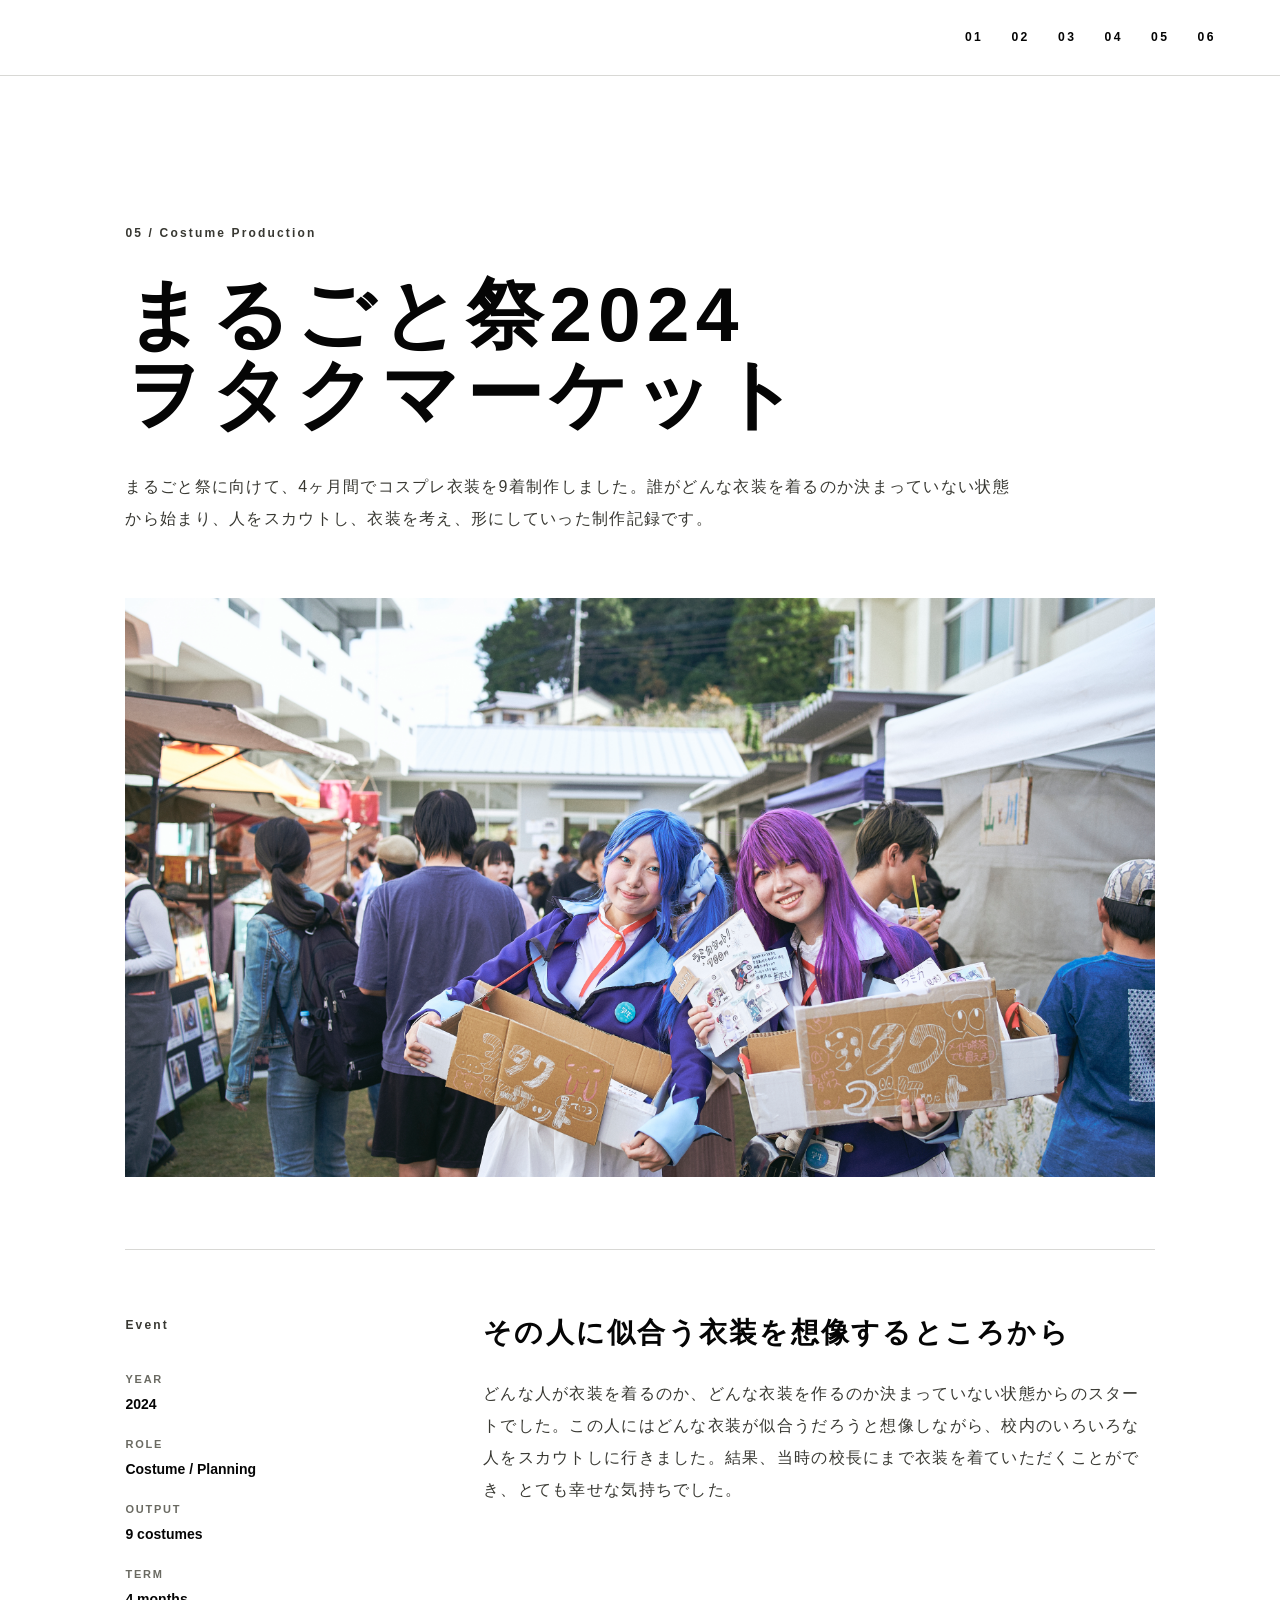
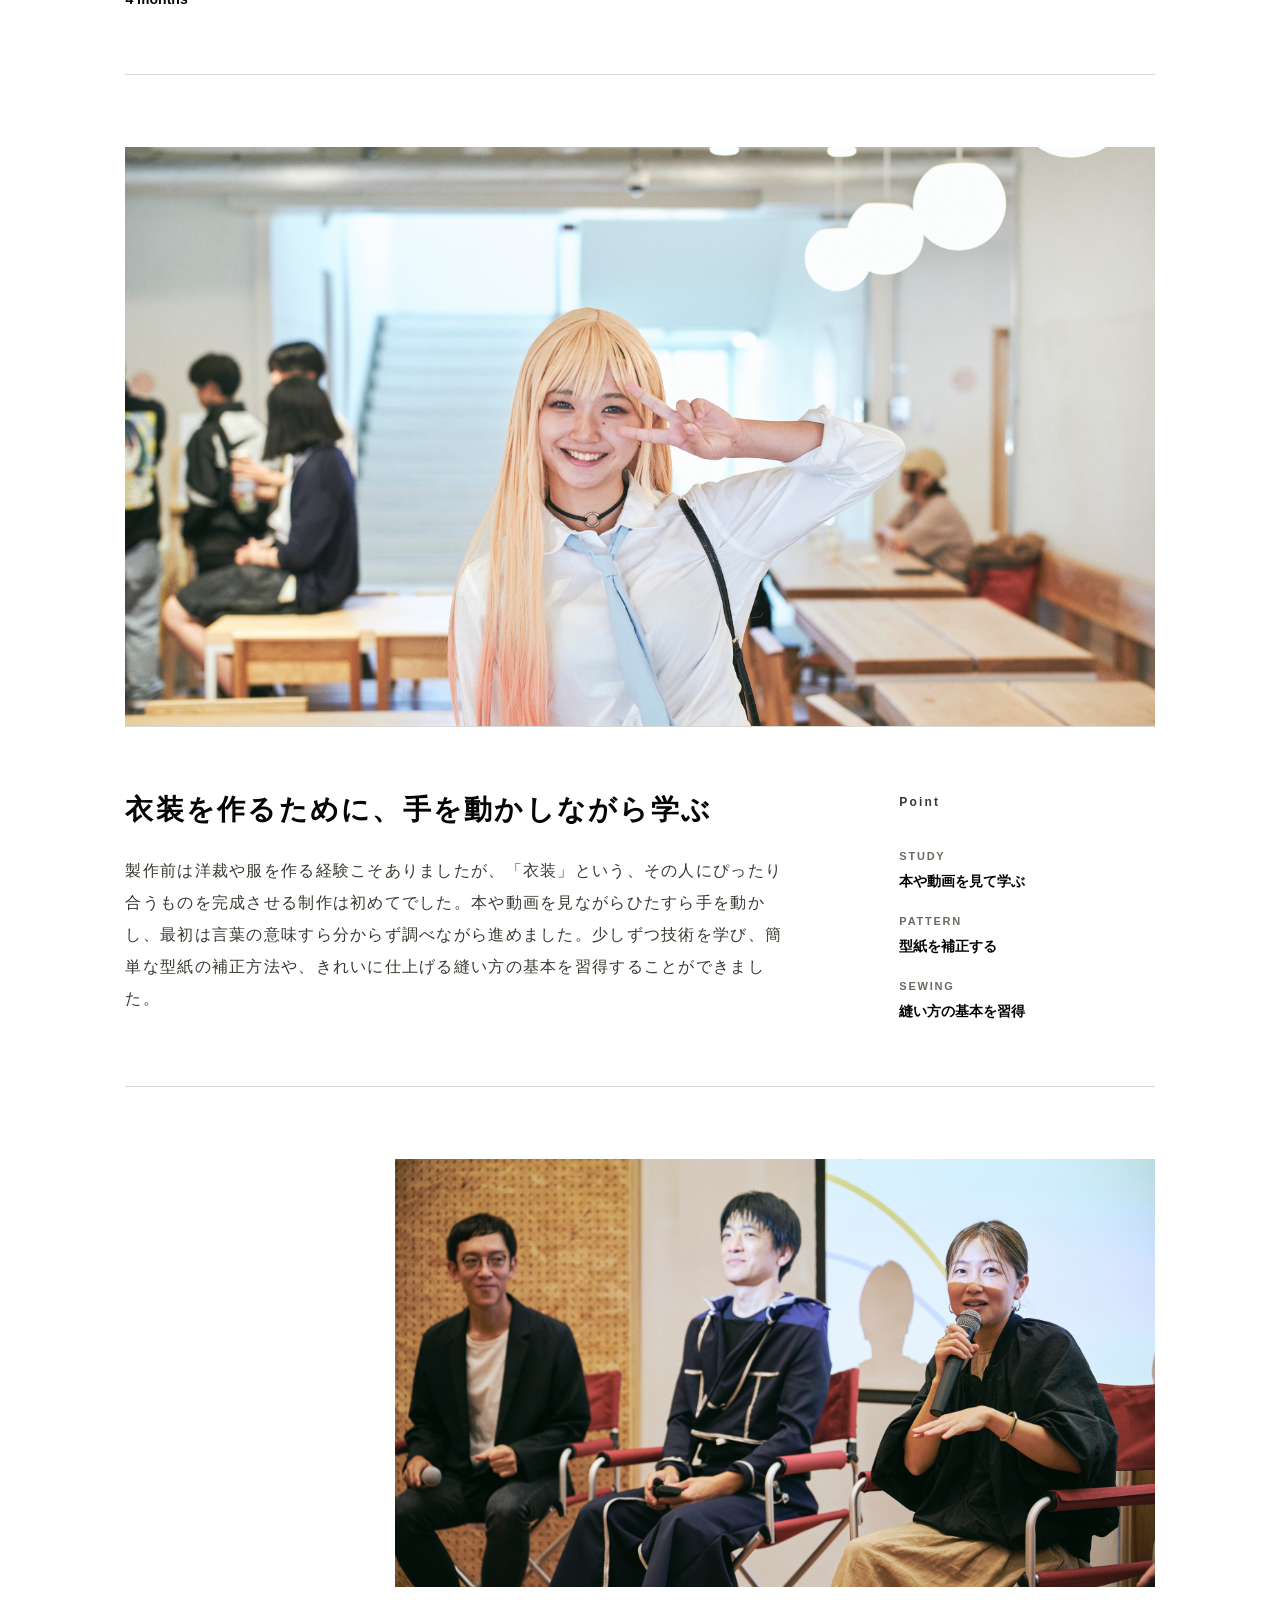
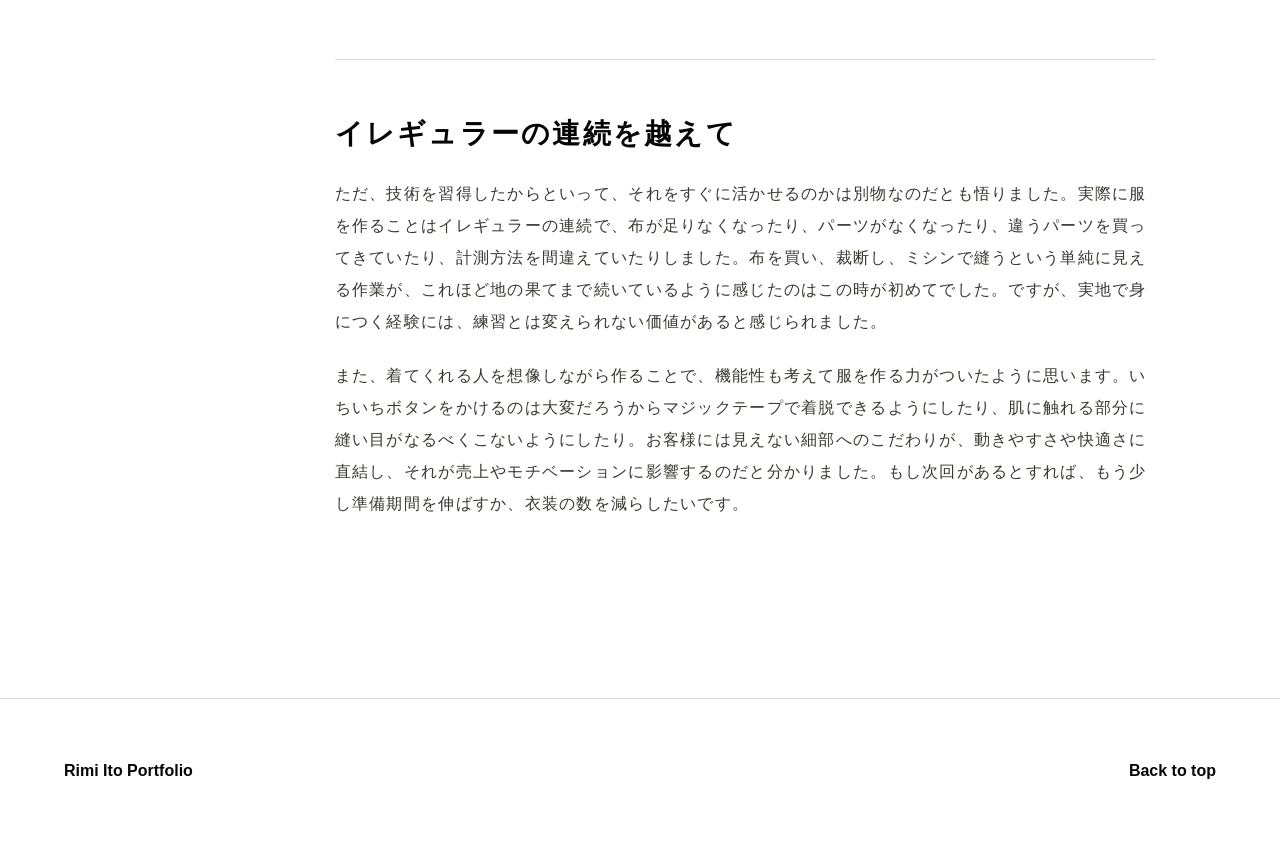
==== cospre2024.html @ bbf86dc8 "コンテンツ追加" ====
<!doctype html>
<html lang="ja">
  <head>
    <meta charset="UTF-8" />
    <meta name="viewport" content="width=device-width, initial-scale=1.0" />
    <title>まるごと祭2024 ヲタクマーケット | いとう りみ Portfolio</title>
    <link rel="stylesheet" href="./styles.css" />
  </head>
  <body class="mini-page">
    <header class="topbar" aria-label="Site header">
      <a class="brand" href="./index.html" aria-label="Portfolio top">
        <span class="sr-only">PORTFOLIO</span>
        <strong class="brand-text">PORTFOLIO</strong>
        <img class="brand-logo" src="./assets/type-portfolio.svg" alt="" aria-hidden="true" />
      </a>
      <nav class="nav" aria-label="Primary navigation">
        <a href="./honnova.html">01</a>
        <a href="./makeyou.html">02</a>
        <a href="./kamiyamacast.html">03</a>
        <a href="./yousaikonkuru.html">04</a>
        <a href="./cospre2024.html">05</a>
        <a href="./miso.html">06</a>
      </nav>
    </header>

    <main>
      <article class="mini-case">
        <div class="mini-case-inner">
          <header class="mini-case-hero">
            <p class="mini-case-kicker">05 / Costume Production</p>
            <h1>まるごと祭2024<br>ヲタクマーケット</h1>
            <p>まるごと祭に向けて、4ヶ月間でコスプレ衣装を9着制作しました。誰がどんな衣装を着るのか決まっていない状態から始まり、人をスカウトし、衣装を考え、形にしていった制作記録です。</p>
          </header>

          <figure class="mini-case-photo mini-case-photo--wide">
            <img src="./assets/wotama-detail-1.jpg" alt="ヲタクマーケットの制作風景" />
          </figure>

          <section class="mini-case-row">
            <div class="mini-case-meta">
              <p>Event</p>
              <dl>
                <div><dt>Year</dt><dd>2024</dd></div>
                <div><dt>Role</dt><dd>Costume / Planning</dd></div>
                <div><dt>Output</dt><dd>9 costumes</dd></div>
                <div><dt>Term</dt><dd>4 months</dd></div>
              </dl>
            </div>
            <div class="mini-case-copy">
              <h2>その人に似合う衣装を想像するところから</h2>
              <p>どんな人が衣装を着るのか、どんな衣装を作るのか決まっていない状態からのスタートでした。この人にはどんな衣装が似合うだろうと想像しながら、校内のいろいろな人をスカウトしに行きました。結果、当時の校長にまで衣装を着ていただくことができ、とても幸せな気持ちでした。</p>
            </div>
          </section>

          <figure class="mini-case-photo">
            <img src="./assets/wotama-detail-2.jpg" alt="衣装制作の記録" />
          </figure>

          <section class="mini-case-row mini-case-row--reverse">
            <div class="mini-case-meta">
              <p>Point</p>
              <dl>
                <div><dt>Study</dt><dd>本や動画を見て学ぶ</dd></div>
                <div><dt>Pattern</dt><dd>型紙を補正する</dd></div>
                <div><dt>Sewing</dt><dd>縫い方の基本を習得</dd></div>
              </dl>
            </div>
            <div class="mini-case-copy">
              <h2>衣装を作るために、手を動かしながら学ぶ</h2>
              <p>製作前は洋裁や服を作る経験こそありましたが、「衣装」という、その人にぴったり合うものを完成させる制作は初めてでした。本や動画を見ながらひたすら手を動かし、最初は言葉の意味すら分からず調べながら進めました。少しずつ技術を学び、簡単な型紙の補正方法や、きれいに仕上げる縫い方の基本を習得することができました。</p>
            </div>
          </section>

          <figure class="mini-case-photo mini-case-photo--narrow">
            <img src="./assets/wotama-detail-3.jpg" alt="ヲタクマーケット当日の様子" />
          </figure>

          <section class="mini-case-text">
            <h2>イレギュラーの連続を越えて</h2>
            <p>ただ、技術を習得したからといって、それをすぐに活かせるのかは別物なのだとも悟りました。実際に服を作ることはイレギュラーの連続で、布が足りなくなったり、パーツがなくなったり、違うパーツを買ってきていたり、計測方法を間違えていたりしました。布を買い、裁断し、ミシンで縫うという単純に見える作業が、これほど地の果てまで続いているように感じたのはこの時が初めてでした。ですが、実地で身につく経験には、練習とは変えられない価値があると感じられました。</p>
            <p>また、着てくれる人を想像しながら作ることで、機能性も考えて服を作る力がついたように思います。いちいちボタンをかけるのは大変だろうからマジックテープで着脱できるようにしたり、肌に触れる部分に縫い目がなるべくこないようにしたり。お客様には見えない細部へのこだわりが、動きやすさや快適さに直結し、それが売上やモチベーションに影響するのだと分かりました。もし次回があるとすれば、もう少し準備期間を伸ばすか、衣装の数を減らしたいです。</p>
          </section>
        </div>
      </article>
    </main>

    <footer class="footer">
      <p>Rimi Ito Portfolio</p>
      <a href="./index.html">Back to top</a>
    </footer>
  </body>
</html>
---- styles.css ----
:root {
  --ink: #050505;
  --paper: #ffffff;
  --soft: #f3f3f1;
  --line: #d8d8d5;
  --muted: #6f6f68;
  --desktop-frame-height: calc(100vw * 16 / 9);
  --green: #d8d8d8;
  --green-deep: #050505;
  --audio: #d8d8d8;
  --audio-deep: #050505;
  --coral: #a8a8a8;
  --blue: #6f6f68;
  --yellow: #d8d8d8;
  font-family: "Space Grotesk", "Neue Haas Grotesk Text", "Helvetica Neue", Arial, "Yu Gothic", YuGothic, "Hiragino Kaku Gothic ProN", sans-serif;
}

/* Mobile year position tweak */
@media (max-width: 900px) {
  .home-page .mobile-hero-year {
    transform: translateY(30px);
  }
}

* {
  box-sizing: border-box;
}

html {
  scroll-behavior: smooth;
}

body {
  margin: 0;
  color: var(--ink);
  background: var(--paper);
  line-height: 1.85;
  overflow-x: hidden;
}

.home-page .case {
  display: none;
}

a {
  color: inherit;
  text-decoration: none;
}

img,
svg,
iframe {
  max-width: 100%;
}

.sr-only {
  position: absolute;
  width: 1px;
  height: 1px;
  padding: 0;
  overflow: hidden;
  clip: rect(0, 0, 0, 0);
  white-space: nowrap;
  border: 0;
}

.topbar {
  position: sticky;
  top: 0;
  z-index: 10;
  display: flex;
  align-items: center;
  justify-content: space-between;
  min-height: 84px;
  padding: 0 7vw;
  background: rgba(255, 255, 255, 0.92);
  backdrop-filter: blur(14px);
}

.brand {
  display: flex;
  align-items: center;
  gap: 22px;
  font-weight: 700;
  letter-spacing: 0.08em;
}

.brand span {
  font-size: 15px;
}

.brand strong {
  font-size: 22px;
  letter-spacing: 0.02em;
}

.brand-logo {
  display: block;
  width: clamp(132px, 15vw, 220px);
  height: auto;
}

.brand-text {
  display: none;
}

.nav {
  display: flex;
  gap: 32px;
  font-size: 14px;
  font-weight: 700;
  letter-spacing: 0.2em;
}

.home {
  display: grid;
}

.hero {
  display: grid;
  grid-template-columns: minmax(0, 1fr) 220px;
  align-items: center;
  gap: 32px;
  min-height: calc(100svh - var(--header-height));
  padding: clamp(72px, 10vh, 132px) 10vw;
  overflow: hidden;
}

.kana {
  margin: 0 0 36px;
}

.kana img {
  display: block;
  width: min(36vw, 377px);
  max-width: 100%;
}

.hero h1 {
  margin: 0;
}

.hero h1 img {
  display: block;
  width: min(72vw, 1080px);
  max-width: 100%;
  height: auto;
}

.tags {
  margin: 78px 0 0;
  font-size: 22px;
  font-weight: 800;
  letter-spacing: 0.18em;
}

.years {
  justify-self: end;
  margin-right: 0;
}

.years img {
  display: block;
  width: min(15vw, 221px);
  max-height: 380px;
}

.about {
  display: grid;
  grid-template-columns: minmax(180px, 320px) minmax(0, 560px);
  align-items: center;
  justify-content: center;
  gap: 10vw;
  min-height: 560px;
  padding: 86px 10vw;
}

.photo {
  display: block;
  width: min(100%, 260px);
  aspect-ratio: 1;
  object-fit: cover;
}

.profile h2 {
  margin: 0 0 22px;
  font-size: clamp(38px, 5vw, 64px);
  line-height: 1;
}

.profile p:last-child {
  margin: 0;
  color: #383832;
  font-size: 15px;
}

.care {
  display: grid;
  gap: clamp(42px, 6vh, 78px);
  padding: clamp(82px, 11vh, 140px) clamp(44px, 10vw, 180px);
  background: #ffffff;
  border-top: 1px solid var(--line);
  border-bottom: 1px solid var(--line);
}

.care-head {
  width: min(920px, 100%);
}

.care-head h2 {
  margin: 0 0 24px;
  font-size: clamp(22px, 2.3vw, 32px);
  line-height: 1;
  letter-spacing: 0.12em;
}

.care-head > p:last-child,
.care-future {
  margin: 0;
  color: #383832;
  font-size: clamp(16px, 1.15vw, 24px);
  line-height: 2;
  letter-spacing: 0.08em;
}

.care-list {
  display: grid;
  grid-template-columns: repeat(3, minmax(0, 1fr));
  gap: clamp(48px, 6vw, 110px);
  padding-top: clamp(34px, 5vh, 64px);
  border-top: 1px solid var(--line);
}

.care-list section {
  padding-top: 0;
  border-top: 0;
}

.care-list h3 {
  margin: 0 0 clamp(18px, 2.8vh, 34px);
  font-size: clamp(17px, 1.35vw, 24px);
  font-weight: 900;
  line-height: 1;
  letter-spacing: 0.1em;
}

.care-list p {
  margin: 0;
  color: #383832;
  font-size: clamp(15px, 1vw, 19px);
  line-height: 2;
  letter-spacing: 0.08em;
}

.care-future {
  width: 100%;
  max-width: none;
  padding-top: clamp(34px, 5vh, 64px);
  border-top: 1px solid var(--line);
}

.info {
  display: grid;
  grid-template-columns: 1fr 1fr;
  min-height: 620px;
}

.skills,
.contact {
  padding: 104px 6vw;
}

.skills {
  padding-right: 4.8vw;
}

.contact {
  padding-left: 4vw;
  border-left: 0;
}

.skills h2,
.contact h2,
.map h2 {
  font-size: clamp(22px, 2.3vw, 32px);
  line-height: 1;
  letter-spacing: 0.12em;
}

.skill-list,
.contact dl {
  display: grid;
  gap: 25px;
  margin: 0;
}

.skill-item {
  display: grid;
  gap: 10px;
}

.skill-head {
  display: flex;
  flex-wrap: wrap;
  align-items: end;
  gap: 10px 14px;
}

.skill-head h3,
.contact dt {
  margin: 0;
  font-size: clamp(15px, 1.15vw, 20px);
  font-weight: 900;
  line-height: 1.2;
  letter-spacing: 0.12em;
}

.tool-icons {
  display: flex;
  flex-wrap: wrap;
  align-items: end;
  gap: 7px;
}

.tool-icons figure {
  display: grid;
  justify-items: center;
  gap: 3px;
  margin: 0;
}

.tool-icons figcaption {
  color: var(--muted);
  font-size: 6px;
  line-height: 1;
  letter-spacing: 0;
  white-space: nowrap;
}

.tool-icons img {
  display: block;
  width: 25px;
  aspect-ratio: 1;
  border-radius: 4px;
  object-fit: cover;
}

.skill-item p,
.contact dd {
  margin: 0;
  color: #383832;
  font-size: clamp(14px, 1.2vw, 20px);
  line-height: 1.75;
  letter-spacing: 0.12em;
}

.contact dl {
  grid-template-columns: minmax(80px, 120px) minmax(0, 1fr);
  gap: 32px 42px;
  align-items: baseline;
}

.contact dd {
  word-break: break-word;
}

.map {
  position: relative;
  min-height: 760px;
  padding: 90px 10vw;
}

.map h2 {
  letter-spacing: 0.16em;
}

.map-item {
  position: absolute;
  display: grid;
  gap: 8px;
  color: var(--ink);
}

.map-item strong {
  display: block;
  width: 96px;
}

.map-item strong img {
  display: block;
  width: 100%;
  height: auto;
}

.map-item span {
  position: absolute;
  left: 72px;
  top: 12px;
  min-width: 170px;
  font-size: 14px;
  letter-spacing: 0.12em;
}

.map-item .thumb {
  display: block;
  width: 230px;
  height: 132px;
  margin-left: 22px;
  object-fit: cover;
}

.map-item-desc {
  width: min(100%, 460px);
  margin: 14px 0 0;
  color: #383832;
  font-size: 13px;
  font-weight: 700;
  line-height: 1.8;
  letter-spacing: 0.06em;
}

.item-1 {
  right: 13vw;
  top: 95px;
}

.item-2 {
  left: 15vw;
  top: 220px;
}

.item-3 {
  right: 18vw;
  top: 360px;
}

.item-4 {
  left: 18vw;
  top: 520px;
}

@media (min-width: 901px) {
  .home {
    height: var(--desktop-frame-height);
    grid-template-rows: 26fr 20fr 25fr 29fr;
  }

  .hero,
  .about,
  .info,
  .map {
    min-height: 0;
  }
  
  .home-page .info {
    align-items: start;
  }

  .hero {
    padding-block: 7vh;
  }

  .about {
    padding-block: 54px;
  }

  .skills,
  .contact {
    padding-block: 68px;
  }

  .map {
    padding-block: 70px;
  }
}

.eyebrow {
  margin: 0 0 8px;
  font-size: 1.25rem;
  font-weight: 800;
  letter-spacing: 0.12em;
}

.title h2 {
  margin: 0;
  font-size: clamp(48px, 8vw, 110px);
  line-height: 1;
  letter-spacing: 0;
}

.work {
  padding: 110px 10vw;
  border-bottom: 1px solid var(--line);
}

.case {
  border-bottom: 1px solid var(--line);
}

.make-case {
  background: #ffffff;
}

.cast-case {
  background: #ffffff;
}

.case > * {
  padding-inline: 10vw;
}

.case-hero,
.case-row,
.concept-zone,
.field,
.process,
.role,
.ui-point {
  border-bottom: 1px solid var(--line);
}

.case-hero > *,
.case-row > *,
.concept-zone > *,
.service-step > *,
.ui-point > *,
.mock-grid,
.app-board,
.audio-board {
  min-width: 0;
  max-width: 100%;
}

.case-hero {
  display: grid;
  grid-template-columns: minmax(220px, 0.8fr) minmax(360px, 1fr);
  align-items: center;
  gap: 8vw;
  min-height: 540px;
  padding-block: 68px;
}

.case-hero h2 {
  margin: 0;
  font-size: clamp(48px, 8vw, 96px);
  line-height: 1;
  overflow-wrap: anywhere;
}

.honnova-logo-img {
  display: block;
  height: auto;
}

.honnova-logo-panel > div {
  padding: clamp(24px, 4vw, 56px) 0;
}

.makeyou-logo-img{
  display: block;
  width: min(100%, 280px);
  height: auto;
}

.mock-grid {
  display: grid;
  grid-template-columns: 0.7fr 1.4fr;
  gap: 22px;
}

.mock-grid img {
  display: block;
  width: 100%;
  min-height: 130px;
  height: 100%;
  object-fit: cover;
  border-radius: 4px;
}

.mock-grid img:nth-child(2) {
  grid-row: span 2;
  min-height: 260px;
}

.app-board,
.audio-board {
  display: grid;
  gap: 18px;
  align-items: center;
}

.app-board {
  grid-template-columns: minmax(220px, 330px) 1fr;
}

.app-board .phone {
  grid-row: span 2;
}

.app-board > img,
.audio-board img {
  display: block;
  width: 100%;
  min-height: 170px;
  border-radius: 8px;
  object-fit: cover;
}

.audio-board {
  grid-template-columns: 1fr 1.3fr;
}

.audio-board img:first-child {
  grid-row: span 2;
  min-height: 360px;
}

.case-row {
  display: grid;
  grid-template-columns: minmax(180px, 0.55fr) minmax(280px, 1fr) minmax(300px, 1fr);
  align-items: center;
  gap: 5vw;
  min-height: 540px;
  padding-block: 80px;
}

.case-row:nth-of-type(3) {
  grid-template-columns: minmax(280px, 0.9fr) minmax(360px, 1fr);
}

.case-row h3,
.problem h3,
.field h3,
.process h3,
.role h3,
.ui-point h3 {
  margin: 0 0 40px;
  font-size: 18px;
}

.case-row p,
.problem p,
.concept-zone p,
.service p,
.field p,
.process p,
.ui-point p {
  margin: 0;
  color: #383832;
  font-size: 14px;
}

.case-meta {
  font-size: 12px;
}

.case-meta p {
  margin: 0 0 18px;
}

.wide-mock {
  grid-template-columns: 0.6fr 1.5fr;
}

.problem {
  display: grid;
  place-items: center;
  min-height: 520px;
  padding-block: 80px;
}

.problem-list {
  display: grid;
  gap: 28px;
  width: min(620px, 100%);
}

.problem-list div {
  display: grid;
  grid-template-columns: 58px 1fr;
  align-items: center;
  gap: 28px;
}

.problem-list i {
  display: block;
  width: 36px;
  height: 48px;
  border: 5px solid var(--ink);
  border-top: 0;
  border-radius: 0 0 999px 999px;
}

.problem-list i::before {
  content: "";
  display: block;
  width: 24px;
  height: 24px;
  margin: -28px auto 0;
  border: 4px solid var(--ink);
  border-radius: 50%;
  background: var(--paper);
}

.problem-list .thumb {
  display: block;
  width: 50px;
  height: auto;
  object-fit: contain;
}

@media (min-width: 901px) {
  .problem-list div {
    grid-template-columns: 140px minmax(0, 1fr);
    gap: clamp(70px, 8vw, 140px);
  }

  .problem-list .thumb {
    width: 60px;
  }
}

.concept-zone {
  display: grid;
  grid-template-columns: minmax(240px, 0.75fr) minmax(320px, 1fr);
  align-items: center;
  gap: 8vw;
  min-height: 420px;
  padding-block: 90px;
  background: #ffffff;
}

.make-concept {
  background: #ffffff;
}

.cast-concept {
  position: relative;
  isolation: isolate;
  overflow: hidden;
  color: var(--ink);
  background: #ffffff url("./assets/kamiyamacast-top-2.jpg") center / cover no-repeat;
}

.cast-concept::before {
  content: "";
  position: absolute;
  inset: 0;
  z-index: 0;
  background: rgba(255, 255, 255, 0.68);
  backdrop-filter: blur(1px);
}

.cast-concept > * {
  position: relative;
  z-index: 1;
}

.honnova-process {
  position: relative;
  isolation: isolate;
  overflow: hidden;
  background: #ffffff url("./assets/honnoba-aws.png") center / cover no-repeat;
}

.honnova-process::before {
  content: "";
  position: absolute;
  inset: 0;
  z-index: 0;
  background: rgba(0, 0, 0, 0.48);
  backdrop-filter: blur(1px) saturate(0.82);
}

.honnova-process > * {
  position: relative;
  z-index: 1;
}

.honnova-process h3,
.honnova-process .timeline p {
  color: #ffffff;
}

.honnova-process .timeline p {
  text-shadow: 0 2px 16px rgba(0, 0, 0, 0.28);
}

.honnova-process .timeline::before,
.honnova-process .timeline span::after {
  background: rgba(255, 255, 255, 0.92);
}

.honnova-process .timeline span {
  color: #ffffff;
}

.honnova-concept {
  position: relative;
  isolation: isolate;
  overflow: hidden;
  color: var(--ink);
  background: #ffffff url("./assets/honnnoba-top-2.png") center / cover no-repeat;
}

.honnova-concept::before {
  content: "";
  position: absolute;
  inset: 0;
  z-index: 0;
  background: rgba(255, 255, 255, 0.72);
  backdrop-filter: blur(1px);
}

.honnova-concept > * {
  position: relative;
  z-index: 1;
}

.concept-zone h3 {
  margin: 0;
  font-size: clamp(24px, 3vw, 36px);
  line-height: 1.6;
}

.service {
  background: #ffffff;
}

.honnova-service-design {
  background-color: #d8d8d8;
  background-image:
    linear-gradient(rgba(216, 216, 216, 0.62), rgba(216, 216, 216, 0.62)),
    url("./assets/honnova-thumb.jpg.png");
  background-position: center top;
  background-size: 100% auto;
  background-repeat: repeat-y;
}

.service > .eyebrow {
  padding: 42px 10vw 0;
  margin: 0;
  text-align: center;
}

.service-step {
  display: grid;
  grid-template-columns: minmax(240px, 0.9fr) minmax(280px, 1fr);
  align-items: center;
  gap: 6vw;
  min-height: 470px;
  padding: 54px 10vw;
  border-bottom: 1px solid rgba(255, 255, 255, 0.8);
  background: linear-gradient(90deg, #ffffff 0 50%, #fdfdfd 50% 100%);
}

.sticky-service-body {
  display: grid;
  grid-template-columns: minmax(260px, 0.9fr) minmax(300px, 1fr);
  align-items: start;
  gap: 6vw;
  padding-inline: 10vw;
}

.service-fixed-visual {
  position: sticky;
  top: 112px;
  display: grid;
  place-items: center;
  min-height: calc(100vh - 112px);
  padding-block: 54px;
}

.service-screen {
  display: block;
  width: min(100%, 340px);
  aspect-ratio: 0.66;
  object-fit: cover;
}

.service-screen-stack {
  position: relative;
  width: min(100%, 340px);
  aspect-ratio: 0.66;
}

.service-screen-stack .service-screen {
  position: absolute;
  inset: 0;
  width: 100%;
  height: 100%;
  opacity: 0;
  transition: opacity 0.35s ease;
}

.service-screen-stack .service-screen.is-active {
  opacity: 1;
}

.service-screen-stack.is-landscape-active {
  width: min(100%, 420px);
  aspect-ratio: 4 / 3;
}

.service-screen.service-screen--landscape {
  aspect-ratio: 4 / 3;
  border: 0;
  border-radius: 0;
  box-shadow: none;
  object-fit: cover;
}

.service-screen-stack--media {
  width: min(100%, 420px);
  aspect-ratio: 4 / 3;
}

.app-service-screen {
  width: min(100%, 300px);
  aspect-ratio: 0.56;
}

.media-service-screen {
  width: min(100%, 460px);
  aspect-ratio: 1.25;
}

.cast-service-screen {
  width: 100%;
  height: 100%;
  aspect-ratio: 4 / 3;
  border: 1px solid var(--line);
  object-fit: cover;
}

.sticky-service .service-copy {
  display: grid;
}

.sticky-service .service-step {
  display: block;
  min-height: 470px;
  padding: 54px 0;
  background: #ffffff;
  border-bottom: 1px solid var(--line);
}

.sticky-service .service-step:last-child {
  border-bottom: 0;
}

.service-step strong {
  float: right;
  color: #4f4f4f;
  font-size: clamp(54px, 8vw, 96px);
  line-height: 0.8;
}

.line-phone {
  justify-self: center;
  min-height: 330px;
  background: #ffffff;
}

.big-photo {
  display: block;
  width: min(100%, 340px);
  aspect-ratio: 1;
  justify-self: center;
  object-fit: cover;
}

.field {
  display: grid;
  justify-items: center;
  gap: 0 54px;
  min-height: 720px;
  padding-block: 80px;
}

.map-visual {
  display: block;
  width: min(862px, 100%);
  height: auto;
  object-fit: contain;
}

.field dl {
  display: grid;
  grid-template-columns: 1fr auto;
  gap: 34px 72px;
  align-items: baseline;
  margin: 0;
  width: min(520px, 100%);
}

.field dt {
  font-weight: 800;
}

.field dd {
  margin: 0;
  font-size: 24px;
  font-weight: 900;
  letter-spacing: 0.08em;
}

.make-feedback {
  display: grid;
  align-content: center;
  background: #ffffff;
}

.make-feedback h3 {
  text-align: center;
}

.feedback-bubbles {
  display: grid;
  grid-template-columns: repeat(2, minmax(360px, 520px));
  justify-content: center;
  gap: clamp(30px, 4vw, 58px) clamp(34px, 5vw, 72px);
  width: min(1180px, calc(100% - 44px));
  margin: 18px auto 0;
}

.feedback-bubbles p {
  position: relative;
  min-height: 128px;
  padding: clamp(24px, 2.5vw, 34px);
  border: 3px solid #7bc2ef;
  border-radius: 18px;
  background: #ffffff;
  color: var(--ink);
  font-size: clamp(14px, 1vw, 16px);
  font-weight: 700;
  line-height: 2;
}

.feedback-bubbles p::before,
.feedback-bubbles p::after {
  content: "";
  position: absolute;
  left: 28px;
  bottom: -23px;
  width: 28px;
  height: 28px;
  clip-path: polygon(0 0, 100% 0, 0 100%);
}

.feedback-bubbles p::before {
  background: #7bc2ef;
}

.feedback-bubbles p::after {
  left: 32px;
  bottom: -15px;
  width: 20px;
  height: 20px;
  background: #ffffff;
}

.feedback-bubbles p:nth-child(2) {
  margin-top: clamp(32px, 5vh, 64px);
  border-color: #8ea9f4;
}

.feedback-bubbles p:nth-child(2)::before {
  background: #8ea9f4;
}

.feedback-bubbles p:nth-child(3) {
  grid-column: 1 / -1;
  width: min(760px, 100%);
  justify-self: center;
  margin-top: 0;
  border-color: #67c8c8;
}

.feedback-bubbles p:nth-child(3)::before {
  background: #67c8c8;
}

.process {
  min-height: 820px;
  padding-block: 80px;
  background: #ffffff;
}

.process h3 {
  text-align: center;
}

.timeline {
  position: relative;
  display: grid;
  gap: 92px;
  width: min(820px, 100%);
  margin: 60px auto 0;
}

.timeline::before {
  content: "";
  position: absolute;
  left: 22px;
  top: 12px;
  bottom: 12px;
  width: 3px;
  background: var(--ink);
}

.timeline div {
  position: relative;
  display: grid;
  grid-template-columns: 92px 1fr;
  gap: 36px;
}

.timeline span {
  color: var(--muted);
  font-weight: 900;
}

.timeline span::after {
  content: "";
  position: absolute;
  left: 10px;
  top: 26px;
  width: 28px;
  height: 28px;
  border-radius: 50%;
  background: var(--ink);
}

.role {
  min-height: 440px;
  padding-block: 80px;
}

.role h3 {
  text-align: center;
}

.role-grid {
  display: grid;
  grid-template-columns: repeat(3, minmax(0, 1fr));
  gap: 5px;
  width: min(960px, 100%);
  margin: 42px auto 0;
}

.role-card {
  --piece: #d8ded8;
  position: relative;
  z-index: 1;
  min-height: 176px;
  padding: clamp(26px, 3vw, 42px);
  background: var(--piece);
  color: var(--ink);
  overflow: visible;
}

.role-card::before {
  content: "";
  position: absolute;
  width: clamp(42px, 5.2vw, 72px);
  aspect-ratio: 1;
  border-radius: 50%;
  pointer-events: none;
}

.role-card::before {
  z-index: 2;
  background: var(--piece);
}

.role-card::after {
  content: none;
}

.role-card h4,
.role-card p {
  position: relative;
  z-index: 3;
}

.role-card h4 {
  margin: 0 0 22px;
  font-size: clamp(15px, 1.45vw, 20px);
  line-height: 1.45;
}

.role-card p {
  margin: 0;
  font-size: clamp(14px, 1.05vw, 17px);
  line-height: 2;
}

.role-card:nth-child(1) {
  --piece: #d9e4dd;
  z-index: 5;
}

.role-card:nth-child(2) {
  --piece: #efe1c9;
  z-index: 4;
}

.role-card:nth-child(3) {
  --piece: #d8e4ee;
  z-index: 1;
}

.role-card:nth-child(4) {
  --piece: #f2d6be;
  z-index: 5;
}

.role-card:nth-child(5) {
  --piece: #d8d4e8;
  z-index: 4;
}

.role-card:nth-child(6) {
  --piece: #e8dda8;
  z-index: 3;
}

.role-card:nth-child(1)::before,
.role-card:nth-child(2)::before,
.role-card:nth-child(4)::before,
.role-card:nth-child(5)::before {
  right: calc(clamp(42px, 5.2vw, 72px) / -2);
  top: 50%;
  transform: translateY(-50%);
}

.role-card:nth-child(4)::before,
.role-card:nth-child(6)::before {
  left: 50%;
  top: calc(clamp(42px, 5.2vw, 72px) / -2);
  transform: translateX(-50%);
}

.ui-point {
  display: grid;
  grid-template-columns: minmax(240px, 0.8fr) minmax(320px, 1fr);
  align-items: center;
  gap: 8vw;
  min-height: 520px;
  padding-block: 80px;
}

.audio-card {
  display: grid;
  gap: 14px;
}

.audio-card iframe {
  width: 100%;
  border: 0;
  border-radius: 12px;
}

.audio-card a {
  width: fit-content;
  padding: 9px 14px;
  border: 1px solid var(--ink);
  border-radius: 999px;
  font-size: 13px;
  font-weight: 800;
  line-height: 1.3;
}

.final-grid {
  padding: 80px 10vw 110px;
  background: #ffffff;
}

.title {
  display: grid;
  gap: 18px;
  margin-bottom: 58px;
}

.title p {
  max-width: 820px;
  margin: 0;
  font-size: 20px;
  font-weight: 800;
}

.number {
  color: var(--muted);
  letter-spacing: 0.3em;
}

.text-grid,
.cards {
  display: grid;
  grid-template-columns: repeat(2, minmax(0, 1fr));
  gap: 22px;
}

article {
  min-height: 230px;
  padding: 28px;
  border: 1px solid var(--line);
  border-radius: 8px;
  background: var(--paper);
}

article h3 {
  margin: 0 0 18px;
  font-size: clamp(19px, 1.6vw, 28px);
  line-height: 1.35;
  letter-spacing: 0.08em;
}

article p,
article li {
  margin: 0;
  color: #383832;
  font-size: 15px;
}

ul {
  margin: 0;
  padding-left: 1.1em;
}

.meta {
  display: flex;
  flex-wrap: wrap;
  gap: 10px;
  margin: -28px 0 54px;
}

.meta span,
.features span,
.flow span {
  display: inline-flex;
  align-items: center;
  min-height: 40px;
  padding: 8px 14px;
  border: 1px solid currentColor;
  border-radius: 999px;
  font-size: 13px;
  font-weight: 800;
  line-height: 1.3;
}

.green {
  background: #ffffff;
}

.green .meta span,
.green .features span {
  background: #ffffff;
  color: var(--ink);
}

.audio {
  background: #ffffff;
}

.audio .meta span,
.audio .flow span {
  background: #ffffff;
  color: var(--ink);
}

.show {
  display: grid;
  grid-template-columns: 330px 1fr;
  gap: 34px;
  align-items: stretch;
  margin-bottom: 34px;
}

.phone {
  width: min(100%, 330px);
  min-height: 520px;
  padding: 28px;
  border: 10px solid var(--ink);
  border-radius: 34px;
  background: #ffffff;
}

.phone-bar {
  width: 86px;
  height: 9px;
  margin: 0 auto 28px;
  border-radius: 999px;
  background: var(--ink);
}

.stories {
  display: flex;
  gap: 12px;
  margin-bottom: 24px;
}

.stories img {
  display: block;
  width: 54px;
  height: 54px;
  border-radius: 50%;
  object-fit: cover;
}

.feed {
  display: block;
  width: 100%;
  height: 220px;
  margin-bottom: 18px;
  border-radius: 8px;
  object-fit: cover;
}

.feed.small {
  height: 115px;
}

.concept {
  display: grid;
  align-content: center;
  padding: 48px;
  border: 1px solid var(--line);
  border-radius: 8px;
  background: var(--paper);
}

.concept h3 {
  max-width: 760px;
  margin: 0 0 24px;
  font-size: clamp(34px, 5vw, 72px);
  line-height: 1.15;
}

.concept p:last-child {
  max-width: 620px;
  margin: 0;
  color: #383832;
}

.features {
  display: flex;
  flex-wrap: wrap;
  gap: 10px;
}

.quote {
  display: grid;
  place-items: center;
  min-height: 310px;
  margin-bottom: 34px;
  border: 1px solid var(--line);
  border-radius: 8px;
  background: var(--paper);
}

.quote p {
  width: min(850px, 86%);
  margin: 0;
  font-size: clamp(38px, 6vw, 84px);
  font-weight: 950;
  line-height: 1.16;
}

.flow {
  display: flex;
  flex-wrap: wrap;
  gap: 14px;
  align-items: center;
  margin-bottom: 34px;
}

.flow span:not(:last-child)::after {
  content: "→";
  margin-left: 14px;
}

.wide {
  grid-column: span 2;
}

.listen {
  display: grid;
  gap: 14px;
  margin-top: 22px;
}

.listen iframe {
  display: block;
  width: 100%;
  max-width: 720px;
  border: 0;
  border-radius: 12px;
}

.listen a {
  width: fit-content;
  padding: 9px 14px;
  border: 1px solid var(--ink);
  border-radius: 999px;
  font-size: 13px;
  font-weight: 800;
  line-height: 1.3;
}

.footer {
  display: flex;
  align-items: center;
  justify-content: space-between;
  padding: 34px 10vw;
  color: var(--ink);
  background: var(--paper);
  border-top: 1px solid var(--line);
  font-weight: 800;
}

@media (max-width: 900px) {
  .topbar,
  .footer {
    padding-inline: 24px;
  }

  .topbar {
    align-items: flex-start;
    flex-direction: column;
    gap: 12px;
    padding-block: 18px;
  }

  .nav {
    width: 100%;
    justify-content: space-between;
    gap: 18px;
  }

  .hero,
  .about,
  .care,
  .info,
  .case-hero,
  .case-row,
  .concept-zone,
  .service-step,
  .ui-point,
  .app-board,
  .audio-board,
  .show,
  .text-grid,
  .cards {
    grid-template-columns: 1fr;
  }

  .hero,
  .about,
  .care,
  .map,
  .case > *,
  .work {
    padding-inline: 24px;
  }

  .hero {
    min-height: auto;
    padding-top: clamp(88px, 12vh, 120px);
    padding-bottom: clamp(72px, 10vh, 96px);
  }

  .hero h1 {
    max-width: 100%;
  }

  .hero h1 img {
    width: min(100%, 980px);
  }

  .years {
    justify-self: start;
  }

  .years img {
    width: min(210px, 42vw);
  }

  .about {
    min-height: auto;
    gap: 42px;
  }

  .care {
    gap: 34px;
    padding-block: 64px;
  }

  .care-list {
    grid-template-columns: 1fr;
    gap: 28px;
  }

  .photo {
    width: min(100%, 220px);
  }

  .info {
    min-height: auto;
  }

  .skills,
  .contact {
    padding: 56px 0;
  }

  .contact {
    border-left: 0;
    border-top: 1px solid var(--line);
  }

  .map {
    min-height: 860px;
  }

  .map h2 {
    margin-left: 0;
  }

  .item-1 {
    right: 16vw;
    top: 120px;
  }

  .item-2 {
    left: 9vw;
    top: 270px;
  }

  .item-3 {
    right: 8vw;
    top: 455px;
  }

  .item-4 {
    left: 12vw;
    top: 640px;
  }

  .show {
    align-items: start;
  }

  .phone {
    justify-self: center;
  }

  .wide {
    grid-column: auto;
  }

  .case-hero,
  .case-row,
  .problem,
  .concept-zone,
  .ui-point {
    min-height: auto;
    padding-block: 64px;
  }

  .service > .eyebrow {
    padding-inline: 24px;
  }

  .sticky-service-body {
    grid-template-columns: 1fr;
    gap: 0;
    padding-inline: 24px;
  }

  .service-fixed-visual {
    position: static;
    min-height: auto;
    padding-block: 48px 18px;
  }

  .service-screen {
    width: min(100%, 290px);
  }

  .service-step {
    min-height: auto;
    padding: 48px 24px;
    background: #ffffff;
  }

  .sticky-service .service-step {
    min-height: auto;
    padding: 48px 0;
  }

  .mock-grid {
    width: 100%;
    max-width: 560px;
  }

  .case-row:nth-of-type(3),
  .wide-mock,
  .app-board,
  .audio-board {
    grid-template-columns: 1fr;
    width: 100%;
  }

  .app-board .phone,
  .audio-board img:first-child {
    grid-row: auto;
  }

  .role-grid {
    grid-template-columns: repeat(2, minmax(0, 1fr));
    gap: 16px;
  }

  .role-card {
    min-height: 160px;
    overflow: hidden;
  }

  .role-card::before,
  .role-card::after {
    content: none;
  }

  .feedback-bubbles {
    grid-template-columns: 1fr;
    gap: 28px;
  }

  .feedback-bubbles p,
  .feedback-bubbles p:nth-child(2),
  .feedback-bubbles p:nth-child(3) {
    margin-top: 0;
    min-height: 0;
  }

  .kana,
  .nav,
  .brand {
    letter-spacing: 0.08em;
  }
}

@media (max-width: 560px) {
  .topbar {
    min-height: 0;
    padding-block: 14px;
  }

  .brand {
    flex-direction: column;
    gap: 2px;
  }

  .brand span {
    font-size: 13px;
  }

  .brand strong {
    font-size: 19px;
  }

  .nav {
    overflow-x: auto;
    justify-content: flex-start;
    gap: 22px;
    padding-bottom: 2px;
    font-size: 12px;
    letter-spacing: 0.14em;
  }

  .hero {
    min-height: auto;
    padding-top: 88px;
    padding-bottom: 72px;
  }

  .kana {
    margin-bottom: 24px;
  }

  .kana img {
    width: min(260px, 72vw);
  }

  .hero h1 {
    line-height: 0.92;
  }

  .hero h1 img {
    width: min(100%, 760px);
  }

  .tags {
    margin-top: 42px;
    font-size: 16px;
    letter-spacing: 0.12em;
  }

  .years {
    gap: 10px;
  }

  .years img {
    width: min(112px, 32vw);
  }

  .title h2 {
    font-size: clamp(40px, 14vw, 58px);
    white-space: normal;
  }

  .title p {
    font-size: 15px;
  }

  .work {
    padding-block: 72px;
  }

  .case-hero h2 {
    font-size: clamp(32px, 9vw, 42px);
    overflow-wrap: normal;
  }

  .mock-grid {
    gap: 14px;
  }

  .mock-grid img {
    min-height: 76px;
  }

  .mock-grid img:nth-child(2) {
    min-height: 210px;
  }

  .problem-list div {
    grid-template-columns: 44px 1fr;
    gap: 18px;
  }

  .concept-zone {
    gap: 28px;
  }

  .line-phone {
    min-height: 300px;
  }

  .field {
    gap: 36px;
    min-height: auto;
    padding-block: 64px;
  }

  .field dl {
    gap: 22px 36px;
  }

  .field dd {
    font-size: 24px;
  }

  .process {
    min-height: auto;
    padding-block: 64px;
  }

  .timeline {
    gap: 66px;
  }

  .timeline div {
    grid-template-columns: 70px 1fr;
    gap: 24px;
  }

  .role-grid {
    grid-template-columns: 1fr;
  }

  .final-grid {
    padding-block: 64px;
  }

  .about {
    padding-block: 64px;
  }

  .profile h2 {
    font-size: clamp(34px, 12vw, 48px);
  }

  .map {
    min-height: 760px;
    padding-block: 64px;
  }

  .map-item strong {
    width: 62px;
  }

  .map-item span {
    left: 52px;
    top: 8px;
    min-width: 130px;
    font-size: 12px;
  }

  .map-item .thumb {
    width: 150px;
    height: 96px;
  }

  .item-1 {
    right: 6vw;
    top: 115px;
  }

  .item-2 {
    left: 6vw;
    top: 245px;
  }

  .item-3 {
    right: 4vw;
    top: 390px;
  }

  .item-4 {
    left: 10vw;
    top: 540px;
  }

  .title {
    gap: 12px;
    margin-bottom: 36px;
  }

  .meta {
    margin: -12px 0 34px;
  }

  article,
  .concept {
    padding: 22px;
    min-height: auto;
  }

  article h3 {
    font-size: 17px;
  }

  article p,
  article li {
    font-size: 14px;
  }

  .show {
    gap: 24px;
  }

  .phone {
    width: min(100%, 290px);
    min-height: 420px;
    padding: 22px;
    border-width: 8px;
    border-radius: 28px;
  }

  .stories img {
    width: 44px;
    height: 44px;
  }

  .feed {
    height: 180px;
  }

  .feed.small {
    height: 92px;
  }

  .concept h3,
  .quote p {
    font-size: clamp(30px, 10vw, 44px);
  }

  .quote {
    min-height: 230px;
  }

  .flow {
    gap: 10px;
  }

  .flow span:not(:last-child)::after {
    margin-left: 10px;
  }

  .listen iframe {
    height: 152px;
  }

  .footer {
    flex-direction: column;
    align-items: flex-start;
    gap: 10px;
    padding-block: 34px;
  }
}

@media (max-width: 380px) {
  .hero,
  .about,
  .map,
  .work,
  .topbar,
  .footer {
    padding-inline: 18px;
  }

  .hero h1 {
    line-height: 1;
  }

  .hero h1 img {
    width: min(100%, 650px);
  }

  .kana img {
    width: min(230px, 72vw);
  }

  .meta span,
  .features span,
  .flow span {
    font-size: 12px;
  }
}

/* Frame-based responsive reset */
@media (min-width: 901px) {
  html:not(:has(body.home-page)) {
    scroll-snap-type: y mandatory;
    scroll-padding-top: 0;
  }

  html:has(body.home-page) {
    scroll-snap-type: none;
    scroll-padding-top: 0;
  }

  .topbar {
    display: none;
  }

  .home {
    height: auto;
    grid-template-rows: none;
  }

  
  
  
  .case-hero,
  .case-row,
  .problem,
  .concept-zone,
  .field,
  .process,
  .role,
  .ui-point,
  .final-grid {
    min-height: 100svh;
    scroll-snap-align: start;
    scroll-snap-stop: always;
  }

  .home-page .hero {
    grid-template-columns: minmax(0, 1fr) minmax(150px, 240px);
    align-items: center;
    gap: clamp(32px, 5vw, 82px);
    width: min(100%, 1540px);
    min-height: calc(100svh - var(--header-height));
    margin-inline: auto;
    padding: clamp(72px, 9vh, 112px) clamp(56px, 8vw, 140px);
  }

  .home-page .intro {
    min-width: 0;
  }

  .home-page .kana {
    margin-bottom: clamp(24px, 3.2vh, 48px);
  }

  .home-page .kana img {
    width: clamp(250px, 26vw, 500px);
    height: auto;
  }

  .home-page .hero h1 {
    margin: 0;
    overflow: hidden;
  }

  .home-page .hero h1 img {
    width: clamp(640px, 54vw, 1120px);
    height: auto;
  }

  .home-page .tags {
    margin-top: clamp(36px, 5.5vh, 72px);
    font-size: clamp(18px, 1.45vw, 28px);
  }

  .years img {
    width: clamp(150px, 13vw, 280px);
    max-height: none;
  }

  .about {
    grid-template-columns: minmax(260px, 500px) minmax(420px, 720px);
    gap: clamp(76px, 12vw, 180px);
    padding: clamp(80px, 10vh, 130px) clamp(80px, 11vw, 220px);
  }

  .photo {
    width: min(100%, 500px);
  }

  .profile {
    max-width: 680px;
  }

  .profile h2 {
    font-size: clamp(50px, 5vw, 92px);
  }

  .profile p:last-child,
  .case-row p,
  .problem p,
  .concept-zone p,
  .service p,
  .field p,
  .process p,
  .ui-point p {
    font-size: clamp(16px, 1.15vw, 24px);
    line-height: 2;
    letter-spacing: 0.08em;
  }

  article p {
    font-size: clamp(15px, 1vw, 19px);
    line-height: 2;
    letter-spacing: 0.08em;
  }

  .info {
    grid-template-columns: 1fr 1fr;
    align-items: start;
  }

  .skills,
  .contact {
    padding: clamp(80px, 10vh, 130px) clamp(80px, 10vw, 190px);
  }

  .skills h2,
  .contact h2,
  .map h2 {
    font-size: clamp(28px, 2.1vw, 42px);
  }

  .skill-list {
    gap: clamp(20px, 2.2vh, 36px);
  }

  .skill-item p,
  .contact dd {
    font-size: clamp(16px, 1.15vw, 24px);
  }

  .contact dl {
    gap: 42px 72px;
  }

  .map {
    width: min(100%, 1540px);
    margin-inline: auto;
    padding: clamp(70px, 9vh, 120px) clamp(64px, 8vw, 140px);
  }

  .map h2 {
    margin-left: 6vw;
  }

  .map-item strong {
    width: clamp(120px, 10vw, 210px);
  }

  .map-item span {
    left: clamp(92px, 7.8vw, 150px);
    top: clamp(18px, 1.5vw, 34px);
    font-size: clamp(18px, 1.35vw, 32px);
    min-width: 260px;
  }

  .map-item .thumb {
    width: clamp(300px, 27vw, 520px);
    height: auto;
    aspect-ratio: 1.42;
    margin-left: clamp(24px, 3vw, 64px);
  }

  .item-1 {
    right: 8vw;
    top: 15vh;
  }

  .item-2 {
    left: 8vw;
    top: 37vh;
  }

  .item-3 {
    right: 9vw;
    top: 56vh;
  }

  .item-4 {
    left: 12vw;
    top: 77vh;
  }

  .case > * {
    padding-inline: clamp(70px, 10vw, 220px);
  }

  .case-hero {
    grid-template-columns: minmax(360px, 0.8fr) minmax(620px, 1.2fr);
    gap: clamp(70px, 9vw, 160px);
    padding-block: clamp(80px, 9vh, 130px);
  }

  .honnova-logo-img {
    width: min(100%, 520px);
  }
  .makeyou-logo-img{
    width: min(100%, 280px);
  }
  .mock-grid {
    gap: clamp(24px, 2.5vw, 44px);
  }

  .mock-grid img {
    min-height: clamp(170px, 17vw, 300px);
    border-radius: 12px;
  }

  .mock-grid img:nth-child(2) {
    min-height: clamp(360px, 36vw, 620px);
  }

  .case-row {
    grid-template-columns: minmax(360px, 0.72fr) minmax(620px, 1.2fr);
    gap: clamp(70px, 9vw, 160px);
    padding-block: clamp(80px, 9vh, 130px);
  }

  .case-row:has(.case-meta) {
    grid-template-columns: minmax(360px, 0.72fr) minmax(420px, 0.8fr) minmax(620px, 1.2fr);
  }

  .case-row h3,
  .problem h3,
  .field h3,
  .process h3,
  .role h3,
  .ui-point h3 {
    font-size: clamp(26px, 2vw, 42px);
    letter-spacing: 0.14em;
  }

  .problem {
    align-content: center;
    justify-items: center;
  }

  .problem-list {
    width: min(980px, 100%);
    gap: clamp(60px, 8vh, 110px);
  }

  .problem-list div {
    grid-template-columns: 140px minmax(0, 1fr);
    gap: clamp(70px, 8vw, 140px);
  }

  .concept-zone {
    grid-template-columns: minmax(360px, 0.78fr) minmax(520px, 1fr);
    gap: clamp(80px, 10vw, 170px);
    padding-block: clamp(90px, 11vh, 150px);
    background: #d8d8d8;
  }

  .concept-zone.honnova-concept {
    background: #ffffff url("./assets/honnnoba-top-2.png") center / cover no-repeat;
  }

  .concept-zone h3 {
    font-size: clamp(34px, 3vw, 58px);
    text-align: center;
  }

  .sticky-service {
    background: #d8d8d8;
    scroll-snap-align: start;
  }

  .service > .eyebrow {
    width: min(1640px, 100%);
    margin-inline: auto;
    padding: 42px clamp(70px, 10vw, 220px) 18px;
    text-align: left;
    font-size: clamp(24px, 2vw, 40px);
  }

  .sticky-service-body {
    width: min(1640px, 100%);
    margin-inline: auto;
    grid-template-columns: minmax(420px, 0.85fr) minmax(560px, 1.05fr);
    gap: clamp(70px, 8vw, 150px);
    padding: 0 clamp(70px, 10vw, 220px) clamp(70px, 8vh, 110px);
  }

  .service-fixed-visual {
    top: 0;
    min-height: 100svh;
    padding-block: clamp(60px, 8vh, 100px);
  }

  .service-screen {
    width: min(100%, 420px);
    aspect-ratio: 0.56;
    object-fit: cover;
  }

  .app-service-screen {
    width: min(100%, 390px);
  }

  .media-service-screen {
    width: min(100%, 560px);
    aspect-ratio: 1.25;
  }

  .sticky-service .service-step {
    position: relative;
    display: grid;
    align-content: center;
    min-height: 100svh;
    padding: clamp(80px, 12vh, 150px) clamp(44px, 6vw, 100px);
    background: #ffffff;
    border: 0;
    scroll-snap-align: start;
    scroll-snap-stop: always;
  }

  .sticky-service .service-step strong {
    position: absolute;
    top: -0.04em;
    right: -0.16em;
    float: none;
    color: #4f4f4f;
    font-size: clamp(150px, 16vw, 300px);
    line-height: 0.8;
    letter-spacing: -0.04em;
  }

  .sticky-service .service-step h3 {
    margin: 0 0 22px;
    font-size: clamp(34px, 3vw, 58px);
    line-height: 1.2;
  }

  .field {
    grid-template-columns: minmax(260px, 0.55fr) minmax(620px, 1.4fr);
    justify-items: stretch;
    align-items: center;
    padding-block: clamp(80px, 10vh, 130px);
  }

  .field h3 {
    grid-column: 1 / -1;
    text-align: center;
  }

  .map-visual {
    width: 100%;
  }

  .field dl {
    width: min(100%, 560px);
    grid-template-columns: 1fr auto;
    gap: clamp(60px, 9vh, 110px) clamp(80px, 8vw, 140px);
  }

  .field dt {
    font-size: clamp(26px, 2vw, 42px);
  }

  .field dd {
    font-size: 24px;
  }

  .process {
    display: grid;
    align-content: center;
    background: #d8d8d8;
  }

  .process.honnova-process {
    background: #ffffff url("./assets/honnoba-aws.png") center / cover no-repeat;
  }

  .timeline {
    --timeline-year-col: clamp(130px, 12vw, 190px);
    --timeline-marker-col: clamp(76px, 7vw, 112px);
    --timeline-dot-size: clamp(24px, 4.2vw, 36px);
    --timeline-line-left: calc(var(--timeline-year-col) + (var(--timeline-marker-col) / 2));
    width: min(1180px, 100%);
    gap: clamp(110px, 14vh, 190px);
  }

  .timeline div {
    grid-template-columns: var(--timeline-year-col) var(--timeline-marker-col) minmax(0, 1fr);
    gap: 0;
    align-items: center;
  }

  .timeline::before {
    left: var(--timeline-line-left);
    top: calc(var(--timeline-dot-size) / 2);
    bottom: calc(var(--timeline-dot-size) / 2);
    width: 4px;
    background: #ffffff;
    transform: translateX(-50%);
  }

  .timeline span {
    grid-column: 1;
    padding-right: clamp(12px, 1.8vw, 28px);
    color: #ffffff;
    font-size: clamp(34px, 3.6vw, 72px);
    line-height: 1;
    text-align: right;
    letter-spacing: -0.02em;
  }

  .timeline span::after {
    left: calc(var(--timeline-line-left) - (var(--timeline-dot-size) / 2));
    top: 50%;
    width: var(--timeline-dot-size);
    height: var(--timeline-dot-size);
    background: #ffffff;
    transform: translateY(-50%);
  }

  .timeline p {
    grid-column: 3;
    max-width: 860px;
  }

  .role {
    display: grid;
    align-content: center;
    background: #ffffff;
  }
  
  .role h3 {
    margin: 0 0 clamp(48px, 7vh, 82px);
    text-align: center;
  }
  
  .role-grid {
    width: min(1280px, 100%);
    grid-template-columns: repeat(3, minmax(0, 1fr));
    gap: 5px;
    margin: 0 auto;
  }

  .ui-point {
    grid-template-columns: minmax(380px, 0.75fr) minmax(560px, 1fr);
    gap: clamp(80px, 10vw, 170px);
  }

  .phone.line-phone {
    width: min(100%, 430px);
    min-height: 720px;
    border-width: 2px;
    border-color: #4f4f4f;
    border-radius: 48px;
  }

  .final-grid {
    align-content: center;
    grid-template-columns: repeat(2, minmax(360px, 560px));
    justify-content: center;
    gap: clamp(34px, 4vw, 72px);
    background: #d8d8d8;
  }

  article {
    min-height: auto;
    padding: clamp(42px, 4.8vw, 76px);
    border: 0;
    border-radius: 0;
  }
}

@media (max-width: 900px) {
  html {
    scroll-snap-type: none;
  }

  .topbar {
    display: none;
  }

  .home,
  .case {
    display: block;
  }

  .hero,
  .about,
  .info,
  .map,
  .case-hero,
  .case-row,
  .problem,
  .concept-zone,
  .field,
  .process,
  .role,
  .ui-point,
  .final-grid {
    min-height: auto;
  }

  .hero {
    display: grid;
    grid-template-columns: 1fr;
    gap: 42px;
    padding: 92px 22px 72px;
  }

  .hero h1 img {
    width: 100%;
  }

  .years img {
    width: min(150px, 38vw);
  }

  .about,
  .info,
  .case-hero,
  .case-row,
  .concept-zone,
  .field,
  .ui-point,
  .final-grid {
    grid-template-columns: 1fr;
    padding-inline: 22px;
  }

  .map {
    position: static;
    display: grid;
    gap: 54px;
    padding: 72px 22px;
  }

  .map-item {
    position: relative;
    inset: auto;
  }

  .map-item .thumb {
    width: min(100%, 360px);
    height: auto;
    aspect-ratio: 1.42;
  }

  .mock-grid,
  .wide-mock {
    grid-template-columns: 1fr 1.35fr;
    max-width: 100%;
  }

  .sticky-service-body {
    grid-template-columns: 1fr;
    padding-inline: 22px;
  }

  .service-fixed-visual {
    position: static;
    min-height: auto;
  }

  .sticky-service .service-step {
    min-height: auto;
    padding: 72px 0;
  }

  .sticky-service .service-step strong {
    float: none;
    display: block;
    margin-bottom: 22px;
    font-size: clamp(72px, 22vw, 128px);
  }

  .footer {
    color: var(--ink);
    background: var(--paper);
  }
}

@media (min-width: 901px) {
  .map {
    display: grid;
    grid-template-columns: minmax(0, 1fr) minmax(0, 1fr);
    grid-template-rows: auto 1fr 1fr;
    column-gap: clamp(80px, 10vw, 180px);
    row-gap: clamp(22px, 3vh, 54px);
    align-items: center;
  }

  .map h2 {
    grid-column: 1 / -1;
    margin: 0 0 0 8vw;
  }

  .map-item {
    position: relative;
    inset: auto;
  }

  .item-1 {
    grid-column: 2;
    grid-row: 2;
    justify-self: start;
    align-self: start;
  }

  .item-2 {
    grid-column: 1;
    grid-row: 2;
    justify-self: center;
    align-self: center;
  }

  .item-3 {
    grid-column: 2;
    grid-row: 3;
    justify-self: center;
    align-self: start;
  }

  .item-4 {
    grid-column: 1;
    grid-row: 3;
    justify-self: center;
    align-self: end;
  }

  .case-row:has(.case-meta) {
    grid-template-columns: minmax(360px, 0.72fr) minmax(620px, 1.18fr);
    grid-template-rows: auto auto;
    align-content: center;
  }

  .case-row:has(.case-meta) .case-meta {
    grid-column: 1;
    grid-row: 1;
  }

  .case-row:has(.case-meta) > div:nth-child(2) {
    grid-column: 1;
    grid-row: 2;
  }

  .case-row:has(.case-meta) .mock-grid {
    grid-column: 2;
    grid-row: 1 / 3;
  }

  .sticky-service {
    padding-bottom: clamp(70px, 8vh, 110px);
    overflow: hidden;
  }

  .sticky-service-body {
    width: min(1580px, calc(100% - clamp(80px, 12vw, 220px)));
    grid-template-columns: minmax(360px, 0.72fr) minmax(560px, 1fr);
    gap: clamp(60px, 7vw, 120px);
    padding: 0;
    background: #ffffff;
  }

  .service-fixed-visual {
    background: #ffffff;
  }

  .sticky-service .service-step {
    min-height: 100svh;
    padding-right: clamp(90px, 9vw, 150px);
    overflow: hidden;
  }

  .sticky-service .service-step strong {
    right: 0;
    top: 0;
    font-size: clamp(130px, 14vw, 250px);
  }

  .field {
    grid-template-columns: minmax(300px, 0.5fr) minmax(680px, 1.35fr);
  }

  .field h3 {
    grid-column: 1 / -1;
  }

  .field dl {
    grid-column: 1;
    grid-row: 2;
    justify-self: center;
  }

  .map-visual {
    grid-column: 2;
    grid-row: 2;
    align-self: center;
  }
}

@media (min-width: 901px) {
  .contact dl {
    grid-template-columns: 120px minmax(260px, 1fr);
    gap: 42px 72px;
  }

  .contact dd {
    white-space: nowrap;
    word-break: normal;
    font-size: clamp(14px, 1vw, 20px);
  }

  .map-item strong {
    width: clamp(90px, 7.5vw, 150px);
  }

  .map-item span {
    left: clamp(70px, 6vw, 118px);
    top: clamp(12px, 1vw, 24px);
    min-width: 220px;
    font-size: clamp(15px, 1.1vw, 24px);
  }

  .map-item .thumb {
    width: clamp(230px, 21vw, 400px);
  }

  .field {
    align-content: center;
    grid-template-columns: minmax(320px, 0.58fr) minmax(660px, 1.32fr);
  }

  .field dl {
    width: min(100%, 620px);
    grid-template-columns: minmax(150px, auto) auto;
    gap: clamp(46px, 7vh, 82px) clamp(60px, 6vw, 100px);
  }

  .field dt {
    white-space: nowrap;
    font-size: clamp(22px, 1.8vw, 36px);
  }

  .field dd {
    font-size: 54px;
  }
}

/* Header / footer restoration */
:root {
  --header-height: 76px;
}

.topbar {
  position: sticky;
  top: 0;
  z-index: 50;
  display: flex;
  min-height: var(--header-height);
  padding: 0 clamp(22px, 5vw, 96px);
  background: rgba(255, 255, 255, 0.94);
  border-bottom: 1px solid var(--line);
  backdrop-filter: blur(14px);
}

.brand {
  gap: clamp(12px, 1.8vw, 24px);
}

.brand span {
  font-size: clamp(12px, 0.95vw, 15px);
}

.brand strong {
  font-size: clamp(17px, 1.55vw, 24px);
}

.nav {
  gap: clamp(18px, 3vw, 46px);
  font-size: clamp(12px, 0.95vw, 15px);
}

.footer {
  display: flex;
  min-height: 104px;
  padding: 34px clamp(22px, 5vw, 96px);
  color: var(--ink);
  background: #ffffff;
  border-top: 1px solid var(--line);
}

body:not(.home-page) .footer {
  scroll-snap-align: end;
  scroll-snap-stop: always;
}

@media (min-width: 901px) {
  html:not(:has(body.home-page)) {
    scroll-padding-top: var(--header-height);
  }

  html:has(body.home-page) {
    scroll-padding-top: 0;
  }

  .topbar {
    display: flex;
  }

  .case-hero,
  .case-row,
  .problem,
  .concept-zone,
  .field,
  .process,
  .role,
  .ui-point,
  .final-grid {
    min-height: calc(100svh - var(--header-height));
  }

  .service-fixed-visual,
  .sticky-service .service-step {
    min-height: calc(100svh - var(--header-height));
  }

  .service-fixed-visual {
    top: var(--header-height);
  }

  body:not(.home-page) .footer {
    min-height: clamp(120px, 16vh, 180px);
  }
}

@media (max-width: 900px) {
  .topbar {
    display: flex;
    align-items: center;
    flex-direction: row;
    justify-content: space-between;
    gap: 18px;
    min-height: 76px;
    padding: 0 clamp(16px, 4.5vw, 26px);
  }

  .brand {
    flex: 0 0 auto;
    flex-direction: row;
    align-items: center;
    min-width: 0;
  }

  .brand-logo {
    display: none;
  }

  .brand-text {
    display: block;
  }

  .brand span {
    display: none;
  }

  .nav {
    flex: 0 0 auto;
    width: auto;
    gap: 16px;
    overflow-x: auto;
    justify-content: flex-start;
    padding-bottom: 0;
    white-space: nowrap;
  }

  .footer {
    display: flex;
    flex-direction: column;
    align-items: flex-start;
    gap: 8px;
    min-height: 96px;
    padding: 30px 22px;
  }
}

/* Service Design frame unification */
@media (min-width: 901px) {
  .sticky-service {
    display: grid;
    align-content: start;
    min-height: calc(100svh - var(--header-height));
    padding: 0 0 clamp(46px, 6vh, 82px);
    background: #d8d8d8;
    overflow: clip;
  }

  .service > .eyebrow {
    width: min(1460px, calc(100% - clamp(72px, 12vw, 220px)));
    margin: 0 auto;
    padding: clamp(18px, 2vh, 28px) 0 clamp(8px, 1vh, 16px);
    color: var(--ink);
    font-size: clamp(13px, 0.9vw, 16px);
    line-height: 1;
    letter-spacing: 0.16em;
    text-align: left;
  }

  .sticky-service-body {
    width: min(1460px, calc(100% - clamp(72px, 12vw, 220px)));
    min-height: clamp(560px, calc(100svh - var(--header-height) - 74px), 760px);
    margin: 0 auto;
    display: grid;
    grid-template-columns: minmax(330px, 0.72fr) minmax(430px, 1fr);
    gap: 0;
    padding: 0;
    background: #ffffff;
  }

  .service-fixed-visual {
    position: sticky;
    top: calc(var(--header-height) + 46px);
    display: grid;
    place-items: center;
    align-self: start;
    min-height: clamp(560px, calc(100svh - var(--header-height) - 74px), 760px);
    padding: clamp(42px, 6vh, 70px) clamp(30px, 4vw, 72px);
    background: #ffffff;
    border-right: 1px solid var(--line);
  }

  .service-fixed-visual:not(:has(.media-service-screen)):not(:has(.service-screen--landscape.is-active))::before {
    content: "";
    position: absolute;
    top: clamp(78px, 9vh, 118px);
    left: 50%;
    z-index: 2;
    width: clamp(54px, 4vw, 76px);
    height: 10px;
    border-radius: 999px;
    background: var(--ink);
    transform: translateX(-50%);
  }

  .service-screen {
    display: block;
    width: min(100%, clamp(170px, 18vw, 260px));
    aspect-ratio: 0.48;
    object-fit: cover;
    background: #ffffff;
  }

  .service-screen:not(.media-service-screen) {
    border: 1.5px solid #555555;
    border-radius: clamp(30px, 3vw, 48px);
    box-shadow: inset 0 -42px 38px rgba(255, 255, 255, 0.85);
  }

  .service-screen-stack {
    position: relative;
    width: min(100%, clamp(170px, 18vw, 260px));
    aspect-ratio: 0.48;
  }

  .service-screen-stack.is-landscape-active {
    width: min(100%, clamp(260px, 28vw, 420px));
    aspect-ratio: 4 / 3;
  }

  .service-screen-stack .service-screen {
    position: absolute;
    inset: 0;
    width: 100%;
    height: 100%;
  }

  .service-screen.service-screen--landscape {
    border: 0;
    border-radius: 0;
    box-shadow: none;
  }

  .service-screen-stack--media {
    width: min(100%, clamp(260px, 28vw, 420px));
    aspect-ratio: 4 / 3;
  }

  .app-service-screen {
    width: min(100%, clamp(160px, 17vw, 245px));
  }

  .media-service-screen {
    width: min(100%, clamp(330px, 34vw, 560px));
    aspect-ratio: 1.42;
    border-radius: 0;
  }

  .cast-service-screen {
    width: 100%;
    height: 100%;
    aspect-ratio: 4 / 3;
    border: 1px solid var(--line);
    border-radius: 0;
    object-fit: cover;
  }

  .sticky-service .service-copy {
    display: grid;
    min-width: 0;
  }

  .sticky-service .service-step {
    --service-step-text-top: clamp(190px, 26vh, 270px);
    --service-step-number-top: clamp(86px, 11vh, 124px);
    position: relative;
    min-height: clamp(560px, calc(100svh - var(--header-height) - 74px), 760px);
    display: block;
    padding: 0 clamp(80px, 8vw, 130px) clamp(70px, 9vh, 110px) clamp(58px, 6vw, 96px);
    background: #ffffff;
    overflow: hidden;
    scroll-snap-align: start;
    scroll-snap-stop: always;
  }

  .sticky-service .service-step__number {
    position: absolute;
    top: var(--service-step-number-top);
    right: clamp(18px, 2vw, 34px);
    z-index: 0;
    display: block;
    width: clamp(96px, 10vw, 180px);
    height: auto;
  }

  .sticky-service .service-step strong {
    position: absolute;
    top: clamp(14px, 2vh, 28px);
    right: clamp(-26px, -1.5vw, -12px);
    float: none;
    color: #4f4f4f;
    font-size: clamp(104px, 11vw, 190px);
    line-height: 0.8;
    letter-spacing: -0.04em;
  }

  .sticky-service .service-step h3 {
    position: relative;
    z-index: 1;
    font-size: clamp(30px, 3vw, 52px);
    line-height: 1.15;
    letter-spacing: 0.08em;
  }

  .sticky-service .service-step p {
    position: relative;
    z-index: 1;
    max-width: 520px;
    margin: 0;
    font-size: clamp(15px, 1.05vw, 20px);
    line-height: 2;
    letter-spacing: 0.08em;
  }
}

@media (max-width: 900px) {
  .sticky-service {
    background: #d8d8d8;
  }

  .service > .eyebrow {
    padding: 28px 22px 12px;
    text-align: left;
  }

  .sticky-service-body {
    gap: 0;
    padding: 0 22px 42px;
  }

  .service-fixed-visual {
    position: sticky;
    top: var(--header-height);
    z-index: 3;
    display: grid;
    place-items: center;
    min-height: auto;
    padding: 16px 20px;
    background: #ffffff;
    border-bottom: 1px solid var(--line);
  }

  .service-screen-stack {
    width: min(46vw, 170px);
    aspect-ratio: 0.48;
  }

  .service-screen-stack.is-landscape-active {
    width: min(100%, 320px);
    aspect-ratio: 4 / 3;
  }

  .service-screen:not(.media-service-screen) {
    width: 100%;
    height: 100%;
    aspect-ratio: 0.48;
    border: 1.5px solid #555555;
    border-radius: 28px;
    object-fit: cover;
    background: #ffffff;
  }

  .service-screen.service-screen--landscape {
    aspect-ratio: 4 / 3;
    border: 0;
    border-radius: 0;
    box-shadow: none;
  }

  .service-screen-stack--media {
    width: min(100%, 320px);
    aspect-ratio: 4 / 3;
  }

  .media-service-screen {
    width: 100%;
    height: 100%;
    aspect-ratio: 1.42;
    object-fit: cover;
  }

  .cast-service-screen {
    width: 100%;
    height: 100%;
    aspect-ratio: 4 / 3;
  }

  .sticky-service .service-copy {
    display: grid;
  }

  .sticky-service .service-step {
    position: relative;
    min-height: auto;
    display: block;
    padding: 64px 22px 52px;
    background: #ffffff;
    border-top: 1px solid var(--line);
    overflow: hidden;
  }

  .sticky-service .service-step__number {
    position: absolute;
    top: 64px;
    right: 18px;
    z-index: 0;
    display: block;
    width: clamp(72px, 24vw, 120px);
    height: auto;
  }

  .sticky-service .service-step h3,
  .sticky-service .service-step p {
    position: relative;
    z-index: 1;
  }

  .sticky-service .service-step h3 {
    margin-bottom: 20px;
  }

  .sticky-service .service-step p {
    margin: 0;
  }

  .sticky-service .service-step strong {
    display: block;
    margin: 0 0 20px;
    color: #4f4f4f;
    font-size: clamp(64px, 22vw, 112px);
    line-height: 0.82;
  }
}

/* Index project map: airy Figma-like layout */
@media (min-width: 901px) {
  .home-page .map {
    width: 100%;
    max-width: 1680px;
    min-height: calc(230svh - var(--header-height));
    margin-inline: auto;
    padding: clamp(70px, 10vh, 130px) clamp(110px, 15vw, 300px) clamp(100px, 13vh, 180px);
    display: grid;
    grid-template-columns: minmax(360px, 1fr) minmax(360px, 1fr);
    grid-auto-rows: max-content;
    column-gap: clamp(120px, 14vw, 260px);
    row-gap: clamp(80px, 16vh, 160px);
    align-items: start;
    overflow: clip;
  }

  .home-page .map h2 {
    grid-column: 1;
    grid-row: 1;
    margin: 0 0 clamp(70px, 10vh, 120px);
    font-size: clamp(27px, 2.1vw, 44px);
    letter-spacing: 0.12em;
  }

  .home-page .map-item {
    position: relative;
    inset: auto;
    display: block;
    width: min(100%, 520px);
    color: var(--ink);
  }

  .home-page .map-item strong {
    position: absolute;
    z-index: 2;
    left: clamp(-52px, -3.5vw, -22px);
    top: clamp(-62px, -4.2vw, -30px);
    width: clamp(110px, 8.4vw, 168px);
  }

  .home-page .map-item span {
    position: absolute;
    z-index: 3;
    left: clamp(90px, 7.5vw, 150px);
    top: clamp(-32px, -2.2vw, -14px);
    width: max-content;
    max-width: min(520px, calc(100vw - 160px));
    font-size: clamp(28px, 2.25vw, 48px);
    line-height: 1.16;
    letter-spacing: 0.15em;
    white-space: normal;
  }

  .home-page .map-item .thumb {
    display: block;
    width: 100%;
    height: auto;
    aspect-ratio: 1.35;
    margin: 0;
    object-fit: cover;
  }

  .home-page .map-item-desc {
    width: min(100%, 520px);
    margin-top: clamp(16px, 2vh, 28px);
    font-size: clamp(14px, 1vw, 18px);
    line-height: 1.85;
  }

  .home-page .item-1 {
    grid-column: 2;
    grid-row: 1 / span 2;
    justify-self: start;
    margin-top: clamp(150px, 10vh, 120px);
  }

  .home-page .item-2 {
    grid-column: 1;
    grid-row: 2;
    justify-self: end;
    margin-top: clamp(80px, 4vh, 60px);
  }

  .home-page .item-3 {
    grid-column: 2;
    grid-row: 3;
    justify-self: center;
    width: min(100%, 540px);
  }

  .home-page .item-3 .thumb {
    aspect-ratio: 1.22;
  }

  .home-page .item-4 {
    grid-column: 1;
    grid-row: 4;
    justify-self: end;
    width: min(100%, 520px);
    margin-top: -120px;
  }

  .home-page .item-5 {
    grid-column: 2;
    grid-row: 4;
    justify-self: start;
    width: min(100%, 540px);
    margin-top: clamp(40px, 6vh, 90px);
  }

  .home-page .item-5 span {
    max-width: min(560px, calc(100vw - 160px));
    font-size: clamp(24px, 1.8vw, 38px);
  }

  .home-page .item-6 {
    grid-column: 1;
    grid-row: 5;
    justify-self: end;
    width: min(100%, 520px);
    margin-top: clamp(40px, 7vh, 110px);
  }

  .home-page .item-6 span {
    max-width: min(480px, calc(100vw - 160px));
    font-size: clamp(24px, 1.9vw, 38px);
  }
}

@media (max-width: 900px) {
  .home-page .map {
    display: grid;
    grid-template-columns: 1fr;
    gap: 96px;
    padding: 76px 28px 100px;
  }

  .home-page .map h2 {
    margin: 0 0 18px;
    font-size: clamp(24px, 7vw, 34px);
    letter-spacing: 0.1em;
  }

  .home-page .map-item {
    position: relative;
    inset: auto;
    display: block;
    width: min(100%, 520px);
    justify-self: center;
  }

  .home-page .map-item strong {
    position: absolute;
    z-index: 2;
    left: -18px;
    top: -44px;
    width: clamp(78px, 24vw, 112px);
  }

  .home-page .map-item span {
    position: absolute;
    z-index: 3;
    left: clamp(60px, 19vw, 108px);
    top: -20px;
    width: min(72vw, 360px);
    min-width: 0;
    font-size: clamp(21px, 6vw, 32px);
    line-height: 1.18;
    letter-spacing: 0.12em;
    white-space: normal;
  }

  .home-page .map-item .thumb {
    display: block;
    width: 100%;
    height: auto;
    aspect-ratio: 1.35;
    margin: 0;
    object-fit: cover;
  }

  .home-page .map-item-desc {
    margin-top: 14px;
    font-size: 13px;
    line-height: 1.75;
  }
}

.home-page .map-item {
  transition: transform 0.35s ease;
}

.home-page .map-item .thumb {
  transition: filter 0.35s ease;
}

.home-page .map-item .logo-thumb {
  object-fit: contain;
  padding: clamp(28px, 4vw, 68px);
  background: #ffffff;
}

.home-page .map-item:hover {
  transform: translateY(-6px);
}

.home-page .map-item:hover .thumb {
  filter: brightness(1.08) contrast(1.03);
}

/* Honnova intro: keep the mock grid fixed through Overview */
@media (min-width: 901px) {
  .honnova-intro-lock {
    display: grid;
    grid-template-columns: minmax(360px, 0.78fr) minmax(620px, 1.22fr);
    gap: clamp(70px, 9vw, 150px);
    padding-inline: clamp(70px, 10vw, 220px);
    background: #ffffff;
  }

  .honnova-intro-copy {
    display: grid;
    min-width: 0;
  }

  .honnova-logo-panel,
  .honnova-overview-panel {
    min-height: calc(100svh - var(--header-height));
    padding: clamp(80px, 10vh, 130px) 0;
    scroll-snap-align: start;
    scroll-snap-stop: always;
  }

  .honnova-logo-panel {
    display: grid;
    grid-template-columns: 1fr;
    align-content: center;
  }

  .honnova-overview-panel {
    align-content: center;
    gap: clamp(38px, 5vw, 72px);
  }

  .honnova-fixed-mock {
    position: sticky;
    top: calc(var(--header-height) + clamp(48px, 7vh, 86px));
    align-self: start;
    justify-self: center;
    width: min(100%, calc((100svh - var(--header-height) - clamp(96px, 14vh, 172px)) * 1.18));
    aspect-ratio: 1.18;
    min-height: 0;
    display: grid;
    grid-template-columns: 0.72fr 1fr;
    grid-template-rows: 0.46fr 0.54fr;
    gap: clamp(22px, 3vw, 52px);
    padding-block: 0;
  }

  .honnova-fixed-mock img {
    width: 100%;
    height: 100%;
    min-height: 0;
    border-radius: clamp(16px, 1.45vw, 24px);
    object-fit: cover;
    overflow: hidden;
  }

  .honnova-fixed-mock img:nth-child(1) {
    grid-column: 1;
    grid-row: 1;
    object-position: 50% 46%;
  }

  .honnova-fixed-mock img:nth-child(2) {
    grid-column: 2;
    grid-row: 1 / 3;
    object-position: 48% 50%;
  }

  .honnova-fixed-mock img:nth-child(3) {
    grid-column: 1;
    grid-row: 2;
    object-position: 50% 0;
  }
}

@media (max-width: 900px) {
  .honnova-intro-lock {
    display: grid;
    gap: 0;
  }

  .honnova-logo-panel,
  .honnova-overview-panel {
    display: grid;
    grid-template-columns: 1fr;
    min-height: auto;
    padding: 54px 22px;
  }

  .honnova-logo-panel {
    min-height: min(420px, 58svh);
    align-content: center;
  }

  .honnova-logo-panel > div {
    padding: 18px 0;
  }

  .honnova-overview-panel {
    padding-top: 42px;
  }

  .honnova-fixed-mock {
    display: none;
  }
}
/* KamiyamaCast audio section frame */
.audio-section {
  display: grid;
  grid-template-columns: minmax(280px, 0.86fr) minmax(360px, 1fr);
  align-items: center;
  gap: clamp(32px, 6vw, 96px);
  min-height: calc(100svh - var(--header-height));
  margin: 0;
  padding: clamp(72px, 10vh, 128px) clamp(70px, 10vw, 220px);
  border-bottom: 1px solid var(--line);
  background: #ffffff;
  scroll-snap-align: start;
  scroll-snap-stop: always;
}

.audio-section > div:first-child {
  display: grid;
  gap: 22px;
  align-content: center;
  min-width: 0;
}

.audio-section h3,
.audio-section p {
  margin: 0;
}

.audio-section h3 {
  font-size: clamp(26px, 2vw, 42px);
  line-height: 1.35;
  letter-spacing: 0.12em;
}

.audio-section p {
  color: #383832;
  font-size: clamp(16px, 1.15vw, 24px);
  line-height: 2;
  letter-spacing: 0.08em;
}

.audio-section .text-link {
  width: fit-content;
  padding: 9px 14px;
  border: 1px solid var(--ink);
  border-radius: 999px;
  font-size: 13px;
  font-weight: 800;
  line-height: 1.3;
  transition: background-color 0.25s ease, color 0.25s ease;
}

.audio-section .text-link:hover {
  color: var(--paper);
  background: var(--ink);
}

.audio-section .audio-card {
  display: grid;
  gap: 14px;
  min-width: 0;
  padding: clamp(18px, 2.5vw, 34px);
  border: 1px solid var(--line);
  border-radius: 18px;
  background: #ffffff;
}

.audio-section .audio-card iframe {
  display: block;
  width: 100%;
  border: 0;
  border-radius: 12px;
}

@media (max-width: 900px) {
  .audio-section {
    grid-template-columns: 1fr;
    gap: 28px;
    min-height: auto;
    margin: 0;
    padding: 72px 22px;
  }

  .audio-section .audio-card {
    width: 100%;
    max-width: 560px;
    justify-self: stretch;
  }
}

@media (max-width: 560px) {
  .audio-section {
    gap: 24px;
    padding: 64px 22px;
  }

  .audio-section h3 {
    font-size: 22px;
  }

  .audio-section p {
    font-size: 14px;
    line-height: 1.9;
  }

  .audio-section .audio-card {
    padding: 16px;
    border-radius: 14px;
  }
}

/* Mobile top composition */
.mobile-hero-art {
  display: none;
}

.desktop-hero-content {
  display: contents;
}

@media (max-width: 900px) {
  .home-page .home > .hero {
    display: block;
    min-height: 100svh;
    padding: 0;
    border: 4px solid var(--ink);
    background: #ffffff;
    overflow: hidden;
  }

  .home-page .desktop-hero-content {
    display: none;
  }

  .home-page .mobile-hero-art {
    position: relative;
    display: block;
    min-height: calc(100svh - 8px);
    background: #ffffff;
    overflow: hidden;
  }

  .home-page .mobile-hero-logo {
    position: absolute;
    left: clamp(22px, 6vw, 36px);
    top: clamp(96px, 14vh, 140px);
    width: min(71vw, 332px);
    height: auto;
  }

  .home-page .mobile-hero-year {
    position: absolute;
    right: clamp(20px, 6vw, 34px);
    top: clamp(100px, 14.5vh, 146px);
    width: min(38vw, 178px);
    height: auto;
  }

  .home-page .mobile-hero-art::after {
    content: "";
    position: absolute;
    right: clamp(28px, 7vw, 46px);
    bottom: clamp(92px, 11.5vh, 122px);
    width: min(48vw, 224px);
    height: clamp(30px, 7vw, 42px);
    background-image: url("./assets/type-name.svg");
    background-repeat: no-repeat;
    background-position: right center;
    background-size: contain;
  }

  .home-page .mobile-hero-art::before {
    content: "Book   UI/UX   Media";
    position: absolute;
    right: clamp(28px, 7vw, 46px);
    bottom: clamp(66px, 8vh, 88px);
    color: var(--ink);
    font-size: clamp(13px, 4vw, 19px);
    font-weight: 800;
    line-height: 1;
    letter-spacing: 0.12em;
    white-space: pre;
  }
}

@media (max-width: 380px) {
  .home-page .mobile-hero-logo {
    left: 18px;
    width: 72vw;
  }

  .home-page .mobile-hero-year {
    right: 16px;
    width: 39vw;
  }

  .home-page .mobile-hero-art::after,
  .home-page .mobile-hero-art::before {
    right: 20px;
  }
}


/* Mobile top composition adjustment */
@media (max-width: 900px) {
  .home-page .home > .hero {
    min-height: calc(100svh - 76px);
    border: 0;
  }

  .home-page .mobile-hero-art {
    min-height: calc(100svh - 76px);
  }

  .home-page .mobile-hero-logo {
    left: clamp(22px, 5vw, 34px);
    top: clamp(150px, 18vh, 220px);
    width: min(72vw, 345px);
  }

  .home-page .mobile-hero-year {
    top: clamp(24px, 4vh, 48px);
    right: clamp(34px, 8vw, 58px);
    width: min(30vw, 142px);
    transform: none;
  }

  .home-page .mobile-hero-art::after {
    right: clamp(36px, 8vw, 58px);
    bottom: clamp(66px, 8vh, 92px);
    width: min(48vw, 226px);
  }

  .home-page .mobile-hero-art::before {
    right: clamp(36px, 8vw, 58px);
    bottom: clamp(38px, 5vh, 62px);
    font-size: clamp(13px, 3.8vw, 18px);
    letter-spacing: 0.16em;
  }
}

@media (max-width: 560px) {
  .home-page .mobile-hero-logo {
    top: clamp(132px, 16vh, 190px);
    width: 73vw;
  }

  .home-page .mobile-hero-year {
    top: clamp(20px, 3vh, 34px);
    right: clamp(28px, 7vw, 42px);
    width: 31vw;
  }

  .home-page .mobile-hero-art::after {
    right: clamp(28px, 7vw, 42px);
    bottom: clamp(62px, 7vh, 82px);
  }

  .home-page .mobile-hero-art::before {
    right: clamp(28px, 7vw, 42px);
    bottom: clamp(34px, 4vh, 52px);
  }
}

@media (max-width: 380px) {
  .home-page .home > .hero,
  .home-page .mobile-hero-art {
    min-height: calc(100svh - 76px);
  }

  .home-page .mobile-hero-logo {
    left: 18px;
    top: 128px;
    width: 74vw;
  }

  .home-page .mobile-hero-year {
    top: 18px;
    right: 26px;
    width: 31vw;
  }

  .home-page .mobile-hero-art::after,
  .home-page .mobile-hero-art::before {
    right: 22px;
  }
}

@media (max-width: 430px) {
  .home-page .mobile-hero-logo {
    top: clamp(104px, 17svh, 128px);
    width: auto;
    max-width: 68vw;
    height: min(45svh, 320px);
  }

  .home-page .mobile-hero-year {
    top: 20px;
    right: clamp(28px, 7vw, 36px);
    width: auto;
    max-width: 30vw;
    height: min(34svh, 230px);
    transform: none;
  }

  .home-page .mobile-hero-art::after {
    right: 24px;
    bottom: clamp(70px, 9svh, 86px);
    width: min(44vw, 168px);
    height: clamp(24px, 6vw, 34px);
  }

  .home-page .mobile-hero-art::before {
    right: 24px;
    bottom: clamp(42px, 6svh, 58px);
    font-size: clamp(12px, 3.45vw, 14px);
    letter-spacing: 0.14em;
  }
}

@media (max-width: 380px) and (max-height: 720px) {
  .home-page .mobile-hero-logo {
    top: 112px;
    height: min(43svh, 286px);
    max-width: 66vw;
  }

  .home-page .mobile-hero-year {
    height: min(30svh, 198px);
    max-width: 28vw;
  }

  .home-page .mobile-hero-art::after {
    bottom: 66px;
    width: min(42vw, 152px);
  }

  .home-page .mobile-hero-art::before {
    bottom: 40px;
    font-size: 12px;
    letter-spacing: 0.12em;
  }
}

@media (max-width: 900px) {
  .home-page .mobile-hero-year {
    top: clamp(54px, 8svh, 92px);
    right: clamp(24px, 6vw, 36px);
    width: auto;
    max-width: none;
    height: clamp(360px, 58svh, 520px);
    transform: none;
  }
}

@media (max-width: 430px) {
  .home-page .mobile-hero-year {
    top: clamp(48px, 7svh, 76px);
    right: clamp(22px, 6vw, 30px);
    height: clamp(330px, 56svh, 470px);
  }
}

@media (max-width: 380px) and (max-height: 720px) {
  .home-page .mobile-hero-year {
    top: 44px;
    right: 22px;
    height: min(54svh, 360px);
  }
}

@media (max-width: 900px) {
  html,
  body.home-page,
  .home-page .home,
  .home-page .home > .hero,
  .home-page .mobile-hero-art {
    width: 100%;
    max-width: none;
    margin: 0;
  }

  .home-page .home > .hero {
    border: 0;
  }
}

.sticky-service.honnova-service-design {
  background-color: #d8d8d8;
  background-image:
    linear-gradient(rgba(216, 216, 216, 0.62), rgba(216, 216, 216, 0.62)),
    url("./assets/honnova-thumb.jpg.png");
  background-position: center top;
  background-size: 100% auto;
  background-repeat: repeat-y;
}

.sticky-service.cast-service-design {
  background-color: #d8d8d8;
  background-image:
    linear-gradient(rgba(216, 216, 216, 0.62), rgba(216, 216, 216, 0.62)),
    url("./assets/kamiyamacast-top-2.jpg");
  background-position: center top;
  background-size: 100% auto;
  background-repeat: repeat-y;
}

.sticky-service.make-service-design {
  background-color: #d8d8d8;
  background-image:
    linear-gradient(rgba(216, 216, 216, 0.62), rgba(216, 216, 216, 0.62)),
    url("./assets/makeyou-back.png");
  background-position: center top;
  background-size: 100% auto;
  background-repeat: repeat-y;
}

.field.make-feedback {
  grid-template-columns: 1fr;
  justify-items: center;
  padding-inline: 22px;
}

.field.make-feedback h3,
.field.make-feedback .feedback-bubbles {
  grid-column: 1;
}

.concept-zone.cast-concept {
  background: #ffffff url("./assets/kamiyamacast-top-2.jpg") center / cover no-repeat;
}

.concept-zone.make-concept {
  position: relative;
  isolation: isolate;
  overflow: hidden;
  background: #ffffff url("./assets/makeyou-back.png") center / cover no-repeat;
}

.concept-zone.make-concept::before {
  content: "";
  position: absolute;
  inset: 0;
  z-index: 0;
  background: rgba(255, 255, 255, 0.68);
  backdrop-filter: blur(1px);
}

.concept-zone.make-concept > * {
  position: relative;
  z-index: 1;
}

.mini-case {
  background: #ffffff;
}

.mini-page,
.mini-page main,
.mini-page .mini-case,
.mini-page .footer {
  scroll-snap-align: none;
  scroll-snap-stop: normal;
}

html:has(body.mini-page) {
  scroll-snap-type: none;
  scroll-padding-top: var(--header-height);
}

body.mini-page {
  overflow-x: hidden;
}

.mini-case-inner {
  width: min(1180px, calc(100% - clamp(44px, 10vw, 180px)));
  margin: 0 auto;
  padding: clamp(72px, 10vh, 132px) 0 clamp(96px, 13vh, 180px);
}

.mini-case-hero {
  display: grid;
  grid-template-columns: 1fr;
  gap: clamp(26px, 4vh, 48px);
  align-items: start;
  margin-bottom: clamp(42px, 7vh, 86px);
}

.mini-case-kicker {
  grid-column: 1 / -1;
  margin: 0;
  font-size: clamp(12px, 0.9vw, 15px);
  font-weight: 900;
  line-height: 1;
  letter-spacing: 0.18em;
}

.mini-case-hero h1 {
  margin: 0;
  font-size: clamp(52px, 6vw, 80px);
  line-height: 1.04;
  letter-spacing: 0.08em;
}

.mini-case-hero p:not(.mini-case-kicker) {
  width: min(900px, 100%);
  margin: 0;
  color: #383832;
  font-size: clamp(16px, 1.15vw, 24px);
  font-weight: inherit;
  line-height: 2;
  letter-spacing: 0.08em;
}

.mini-case-photo {
  margin: 0;
}

.mini-case-photo img {
  display: block;
  width: 100%;
  aspect-ratio: 16 / 9;
  object-fit: cover;
}

.mini-case-photo figcaption {
  margin-top: 12px;
  color: #6a6a62;
  font-size: 12px;
  font-weight: 700;
  line-height: 1.8;
  letter-spacing: 0.08em;
}

.mini-case-photo--wide {
  margin-bottom: clamp(48px, 8vh, 98px);
}

.mini-case-photo--narrow {
  width: min(760px, 100%);
  margin: clamp(48px, 8vh, 98px) 0 0 auto;
}

.mini-case-row {
  display: grid;
  grid-template-columns: minmax(210px, 0.38fr) minmax(360px, 1fr);
  gap: clamp(44px, 8vw, 120px);
  align-items: start;
  padding: clamp(40px, 7vh, 86px) 0;
  border-top: 1px solid var(--line);
  border-bottom: 1px solid var(--line);
}

.mini-case-row--reverse {
  grid-template-columns: minmax(360px, 1fr) minmax(210px, 0.38fr);
}

.mini-case-row--reverse .mini-case-meta {
  grid-column: 2;
  grid-row: 1;
}

.mini-case-row--reverse .mini-case-copy {
  grid-column: 1;
  grid-row: 1;
}

.mini-case-meta > p {
  margin: 0 0 32px;
  font-size: 12px;
  font-weight: 900;
  letter-spacing: 0.18em;
}

.mini-case-meta dl {
  display: grid;
  gap: 18px;
  margin: 0;
}

.mini-case-meta div {
  display: grid;
  gap: 5px;
}

.mini-case-meta dt {
  color: #6a6a62;
  font-size: 11px;
  font-weight: 900;
  letter-spacing: 0.16em;
  text-transform: uppercase;
}

.mini-case-meta dd {
  margin: 0;
  font-size: 14px;
  font-weight: 800;
  line-height: 1.55;
}

.mini-case-copy h2,
.mini-case-text h2 {
  margin: 0 0 24px;
  font-size: clamp(22px, 2.2vw, 36px);
  line-height: 1.45;
  letter-spacing: 0.08em;
}

.mini-case-copy p,
.mini-case-text p {
  margin: 0;
  color: #383832;
  font-size: clamp(16px, 1.15vw, 24px);
  font-weight: inherit;
  line-height: 2;
  letter-spacing: 0.08em;
}

.mini-case-text p + p {
  margin-top: 1.35em;
}

.mini-case-row + .mini-case-photo {
  margin-top: clamp(48px, 8vh, 98px);
}

.mini-case-text {
  width: min(820px, 100%);
  margin: clamp(48px, 8vh, 98px) 0 0 auto;
  padding-top: clamp(36px, 6vh, 72px);
  border-top: 1px solid var(--line);
}

.aki-page .mini-case-text {
  border-top: 0;
}

@media (max-width: 900px) {
  .mini-case-inner {
    width: min(100% - 44px, 720px);
    padding-block: 58px 92px;
  }

  .mini-case-hero,
  .mini-case-row {
    grid-template-columns: 1fr;
    gap: 28px;
  }

  .mini-case-row--reverse .mini-case-meta,
  .mini-case-row--reverse .mini-case-copy {
    grid-column: auto;
    grid-row: auto;
  }

  .mini-case-hero h1 {
    font-size: clamp(40px, 12vw, 68px);
  }

  .mini-case-photo img {
    aspect-ratio: 4 / 3;
  }

  .mini-case-photo--narrow {
    width: 100%;
  }

  .mini-case-text {
    margin-left: 0;
  }
}

.topbar .nav {
  gap: clamp(12px, 2.2vw, 34px);
}

@media (max-width: 900px) {
  .topbar .nav {
    gap: clamp(10px, 3.2vw, 16px);
    font-size: clamp(11px, 3.1vw, 13px);
    letter-spacing: 0.12em;
  }
}

@media (min-width: 901px) {
  .home-page .map {
    max-width: 1680px;
    min-height: auto;
    padding-inline: clamp(90px, 11vw, 220px);
    grid-template-columns: repeat(2, minmax(360px, 1fr));
    column-gap: clamp(96px, 12vw, 220px);
    row-gap: clamp(92px, 12vh, 150px);
    overflow: visible;
  }

  .home-page .map h2 {
    grid-column: 1 / -1;
    grid-row: 1;
    margin-bottom: clamp(64px, 8vh, 110px);
  }

  .home-page .map-item {
    width: min(100%, 520px);
    margin-top: 0;
    justify-self: center;
  }

  .home-page .item-1 {
    grid-column: 1;
    grid-row: 2;
    justify-self: end;
  }

  .home-page .item-2 {
    grid-column: 2;
    grid-row: 2;
    justify-self: start;
  }

  .home-page .item-3 {
    grid-column: 1;
    grid-row: 3;
    justify-self: end;
    width: min(100%, 520px);
  }

  .home-page .item-4 {
    grid-column: 2;
    grid-row: 3;
    justify-self: start;
  }

  .home-page .item-5 {
    grid-column: 1;
    grid-row: 4;
    justify-self: end;
    width: min(100%, 520px);
  }

  .home-page .item-6 {
    grid-column: 2;
    grid-row: 4;
    justify-self: start;
    width: min(100%, 520px);
  }

  .home-page .map-item span,
  .home-page .item-5 span,
  .home-page .item-6 span {
    left: clamp(92px, 7vw, 136px);
    max-width: min(520px, calc(100vw - 160px));
    font-size: clamp(22px, 1.65vw, 36px);
    line-height: 1.18;
  }

  .home-page .map-item strong {
    left: clamp(-44px, -2.6vw, -20px);
    width: clamp(96px, 7.2vw, 144px);
  }

  .home-page .map-item .thumb,
  .home-page .item-3 .thumb {
    aspect-ratio: 1.35;
  }
}
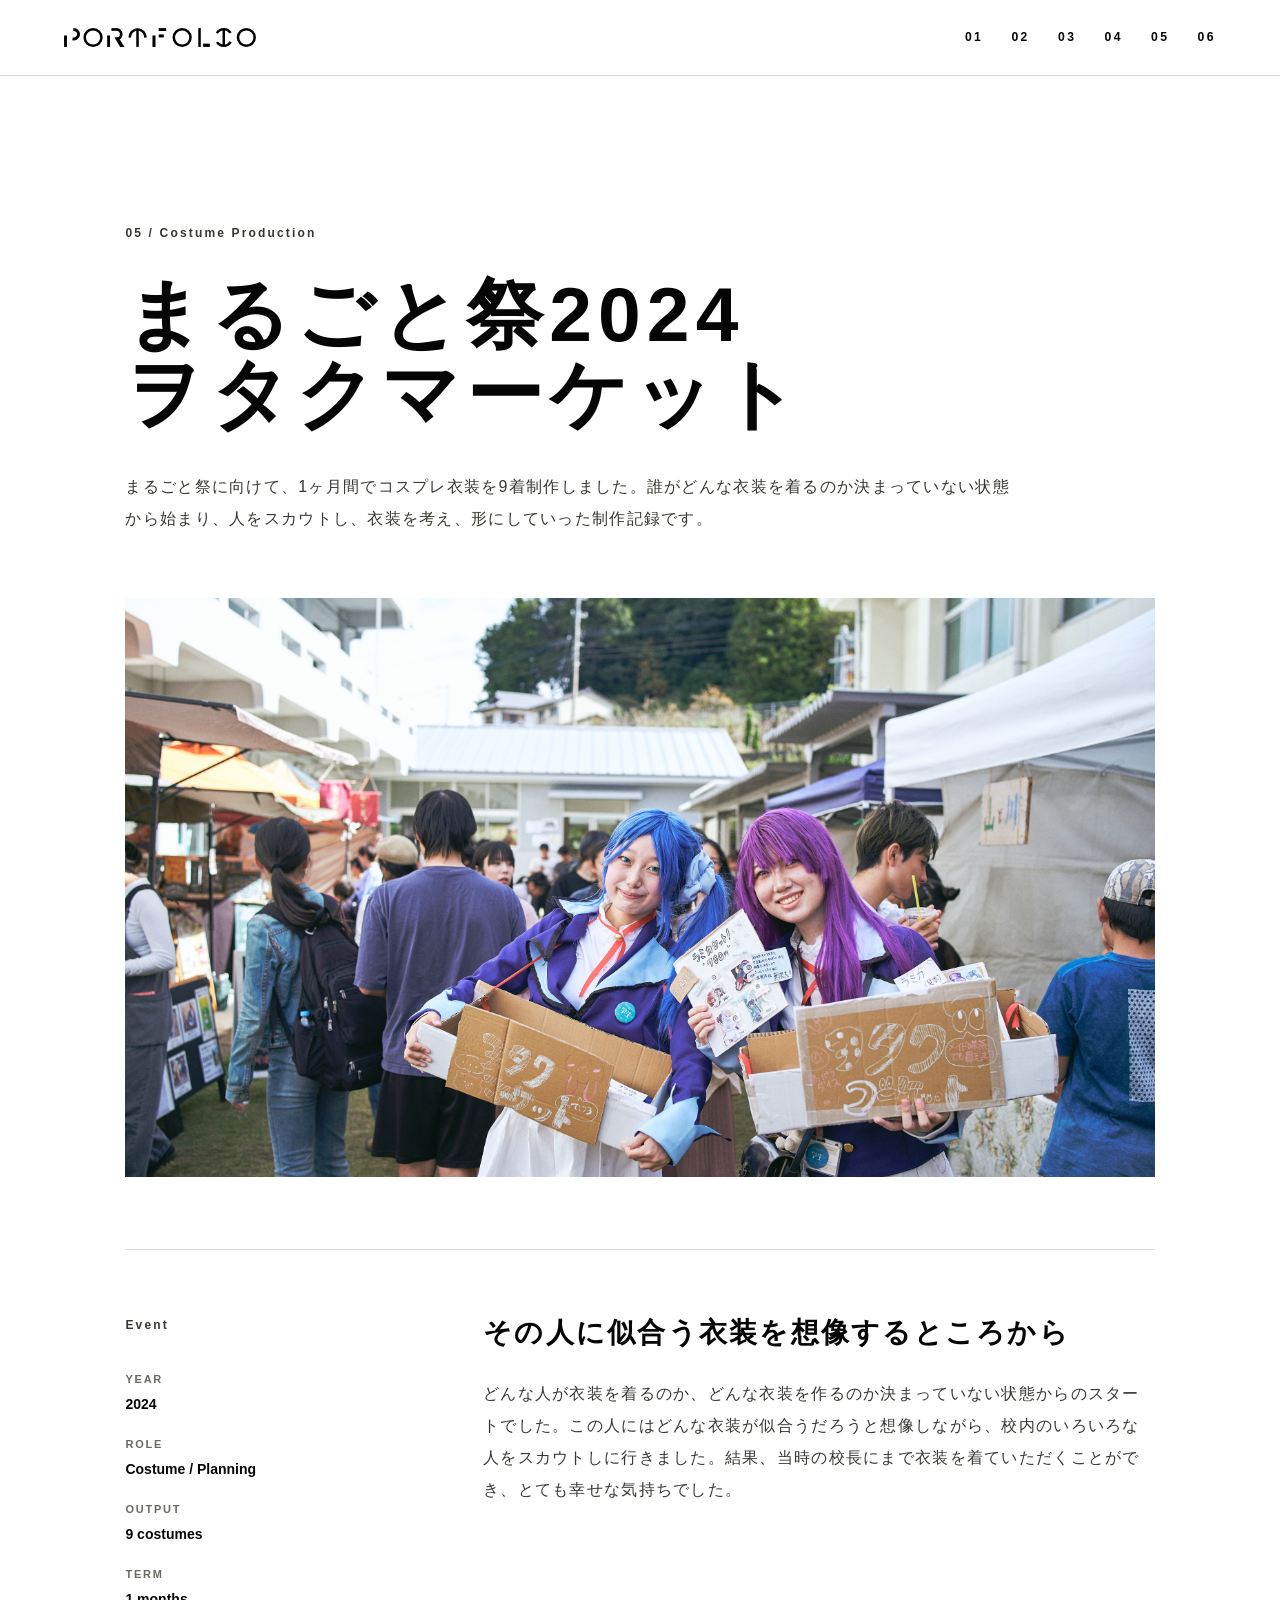
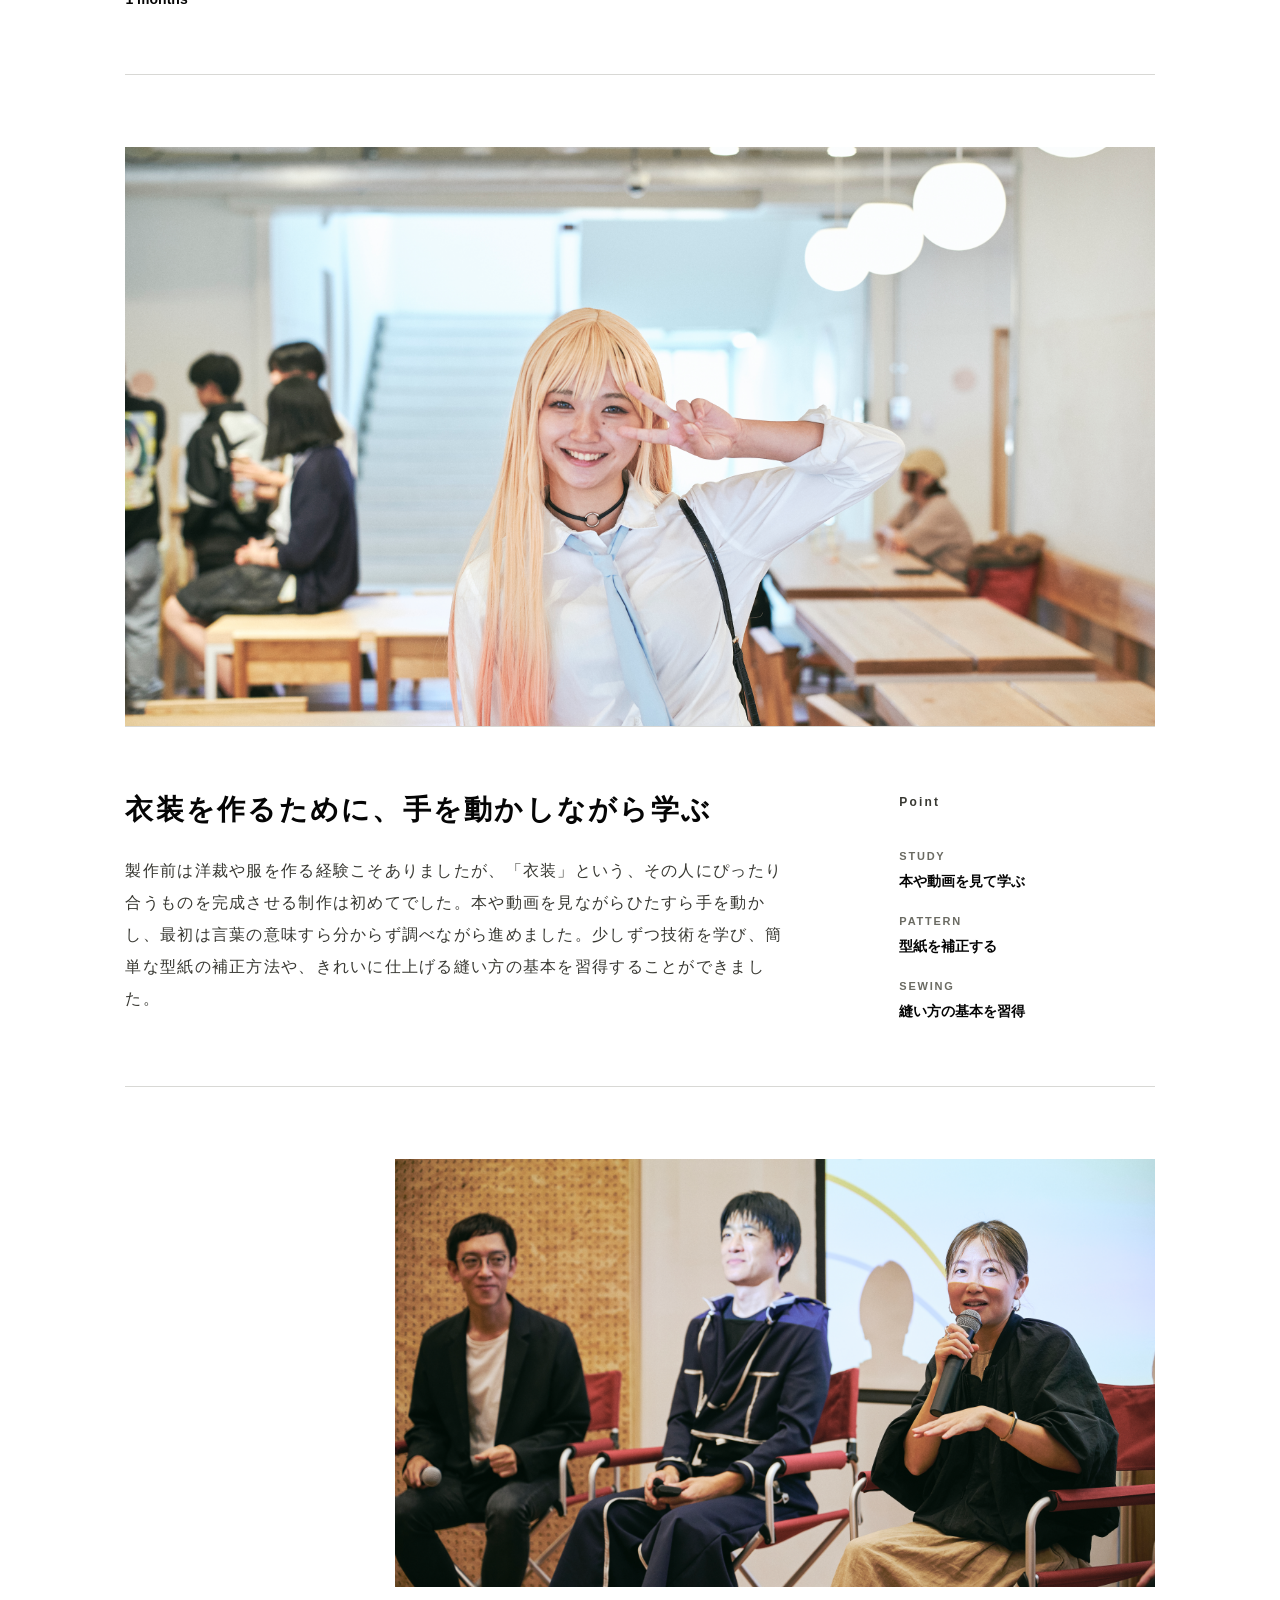
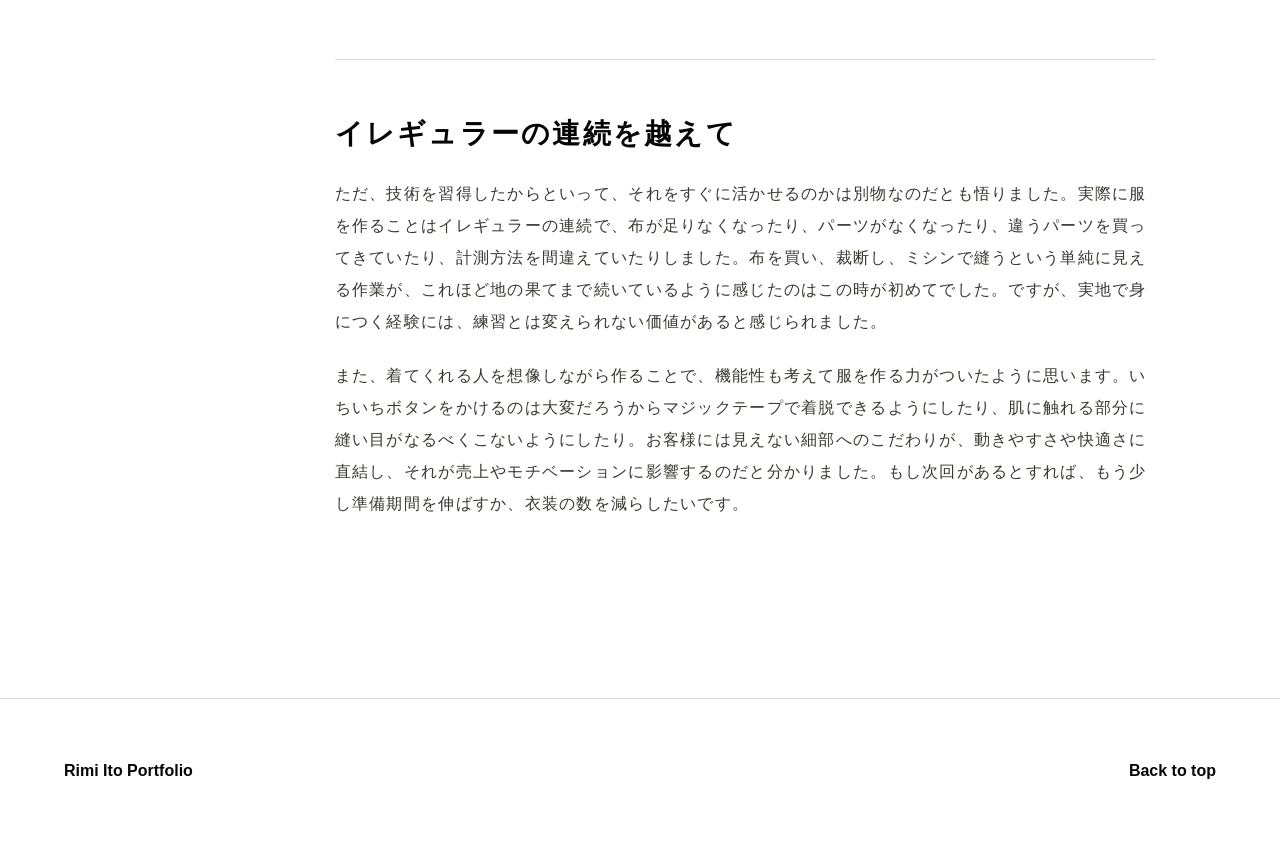
==== commit e9ed14e7: "誤字修正" ====
--- a/cospre2024.html
+++ b/cospre2024.html
@@ -29,7 +29,7 @@
           <header class="mini-case-hero">
             <p class="mini-case-kicker">05 / Costume Production</p>
             <h1>まるごと祭2024<br>ヲタクマーケット</h1>
-            <p>まるごと祭に向けて、4ヶ月間でコスプレ衣装を9着制作しました。誰がどんな衣装を着るのか決まっていない状態から始まり、人をスカウトし、衣装を考え、形にしていった制作記録です。</p>
+            <p>まるごと祭に向けて、1ヶ月間でコスプレ衣装を9着制作しました。誰がどんな衣装を着るのか決まっていない状態から始まり、人をスカウトし、衣装を考え、形にしていった制作記録です。</p>
           </header>
 
           <figure class="mini-case-photo mini-case-photo--wide">
@@ -43,7 +43,7 @@
                 <div><dt>Year</dt><dd>2024</dd></div>
                 <div><dt>Role</dt><dd>Costume / Planning</dd></div>
                 <div><dt>Output</dt><dd>9 costumes</dd></div>
-                <div><dt>Term</dt><dd>4 months</dd></div>
+                <div><dt>Term</dt><dd>1 months</dd></div>
               </dl>
             </div>
             <div class="mini-case-copy">
--- a/styles.css
+++ b/styles.css
@@ -318,31 +318,31 @@
 .tool-icons {
   display: flex;
   flex-wrap: wrap;
-  align-items: end;
-  gap: 7px;
+  align-items: center;
+  gap: 6px;
 }
 
 .tool-icons figure {
-  display: grid;
-  justify-items: center;
-  gap: 3px;
+  display: block;
   margin: 0;
 }
 
 .tool-icons figcaption {
-  color: var(--muted);
-  font-size: 6px;
+  display: block;
+  padding: 3px 8px 4px;
+  color: #383832;
+  font-size: 11px;
+  font-weight: 700;
   line-height: 1;
-  letter-spacing: 0;
+  letter-spacing: 0.04em;
   white-space: nowrap;
+  border: 1px solid var(--line);
+  border-radius: 999px;
+  background: #ffffff;
 }
 
 .tool-icons img {
-  display: block;
-  width: 25px;
-  aspect-ratio: 1;
-  border-radius: 4px;
-  object-fit: cover;
+  display: none;
 }
 
 .skill-item p,
@@ -1025,12 +1025,15 @@
 }
 
 .feedback-bubbles p {
+  --make-gradient: linear-gradient(135deg, #4750fd 0%, #ff25f0 100%);
   position: relative;
   min-height: 128px;
   padding: clamp(24px, 2.5vw, 34px);
-  border: 3px solid #7bc2ef;
+  border: 3px solid transparent;
   border-radius: 18px;
-  background: #ffffff;
+  background:
+    linear-gradient(#ffffff, #ffffff) padding-box,
+    var(--make-gradient) border-box;
   color: var(--ink);
   font-size: clamp(14px, 1vw, 16px);
   font-weight: 700;
@@ -1049,7 +1052,7 @@
 }
 
 .feedback-bubbles p::before {
-  background: #7bc2ef;
+  background: var(--make-gradient);
 }
 
 .feedback-bubbles p::after {
@@ -1062,11 +1065,6 @@
 
 .feedback-bubbles p:nth-child(2) {
   margin-top: clamp(32px, 5vh, 64px);
-  border-color: #8ea9f4;
-}
-
-.feedback-bubbles p:nth-child(2)::before {
-  background: #8ea9f4;
 }
 
 .feedback-bubbles p:nth-child(3) {
@@ -1074,11 +1072,6 @@
   width: min(760px, 100%);
   justify-self: center;
   margin-top: 0;
-  border-color: #67c8c8;
-}
-
-.feedback-bubbles p:nth-child(3)::before {
-  background: #67c8c8;
 }
 
 .process {
@@ -1197,32 +1190,32 @@
 }
 
 .role-card:nth-child(1) {
-  --piece: #d9e4dd;
+  --piece: #e6e8e5;
   z-index: 5;
 }
 
 .role-card:nth-child(2) {
-  --piece: #efe1c9;
+  --piece: #e9e5dc;
   z-index: 4;
 }
 
 .role-card:nth-child(3) {
-  --piece: #d8e4ee;
+  --piece: #e3e7ea;
   z-index: 1;
 }
 
 .role-card:nth-child(4) {
-  --piece: #f2d6be;
+  --piece: #e8e2dc;
   z-index: 5;
 }
 
 .role-card:nth-child(5) {
-  --piece: #d8d4e8;
+  --piece: #e5e3ea;
   z-index: 4;
 }
 
 .role-card:nth-child(6) {
-  --piece: #e8dda8;
+  --piece: #e7e4d8;
   z-index: 3;
 }
 
@@ -1240,6 +1233,43 @@
   left: 50%;
   top: calc(clamp(42px, 5.2vw, 72px) / -2);
   transform: translateX(-50%);
+}
+
+.role .role-grid {
+  width: min(1180px, 100%);
+  display: grid;
+  grid-template-columns: repeat(3, minmax(0, 1fr));
+  gap: 0;
+  border-top: 1px solid var(--line);
+  border-left: 1px solid var(--line);
+}
+
+.role .role-card {
+  --piece: transparent;
+  min-height: clamp(220px, 24vh, 300px);
+  padding: clamp(30px, 4vw, 58px);
+  background: transparent;
+  border-right: 1px solid var(--line);
+  border-bottom: 1px solid var(--line);
+  overflow: hidden;
+}
+
+.role .role-card::before,
+.role .role-card::after {
+  content: none;
+}
+
+.role .role-card h4 {
+  margin-bottom: clamp(26px, 4vh, 48px);
+  font-size: clamp(16px, 1.35vw, 22px);
+  letter-spacing: 0.04em;
+}
+
+.role .role-card p {
+  color: #383832;
+  font-size: clamp(14px, 1vw, 18px);
+  line-height: 2;
+  letter-spacing: 0.06em;
 }
 
 .ui-point {
@@ -4013,6 +4043,51 @@
   z-index: 1;
 }
 
+.final-grid.text-grid {
+  align-content: center;
+  grid-template-columns: repeat(2, minmax(320px, 620px));
+  justify-content: center;
+  gap: clamp(56px, 8vw, 120px);
+  padding-block: clamp(86px, 12vh, 150px);
+  background: #ffffff;
+}
+
+.final-grid article {
+  min-height: 0;
+  padding: clamp(30px, 5vh, 58px) 0;
+  border: 0;
+  border-top: 1px solid var(--line);
+  border-bottom: 1px solid var(--line);
+  border-radius: 0;
+  background: transparent;
+}
+
+.final-grid article h3 {
+  margin: 0 0 clamp(24px, 4vh, 42px);
+}
+
+.final-grid article p {
+  margin: 0;
+}
+
+@media (max-width: 900px) {
+  .final-grid.text-grid {
+    grid-template-columns: 1fr;
+    gap: 44px;
+    padding-block: 64px;
+  }
+
+  .role .role-grid {
+    grid-template-columns: 1fr;
+  }
+
+  .role .role-card {
+    min-height: 0;
+    padding: 28px 0;
+    border-right: 0;
+  }
+}
+
 .mini-case {
   background: #ffffff;
 }
